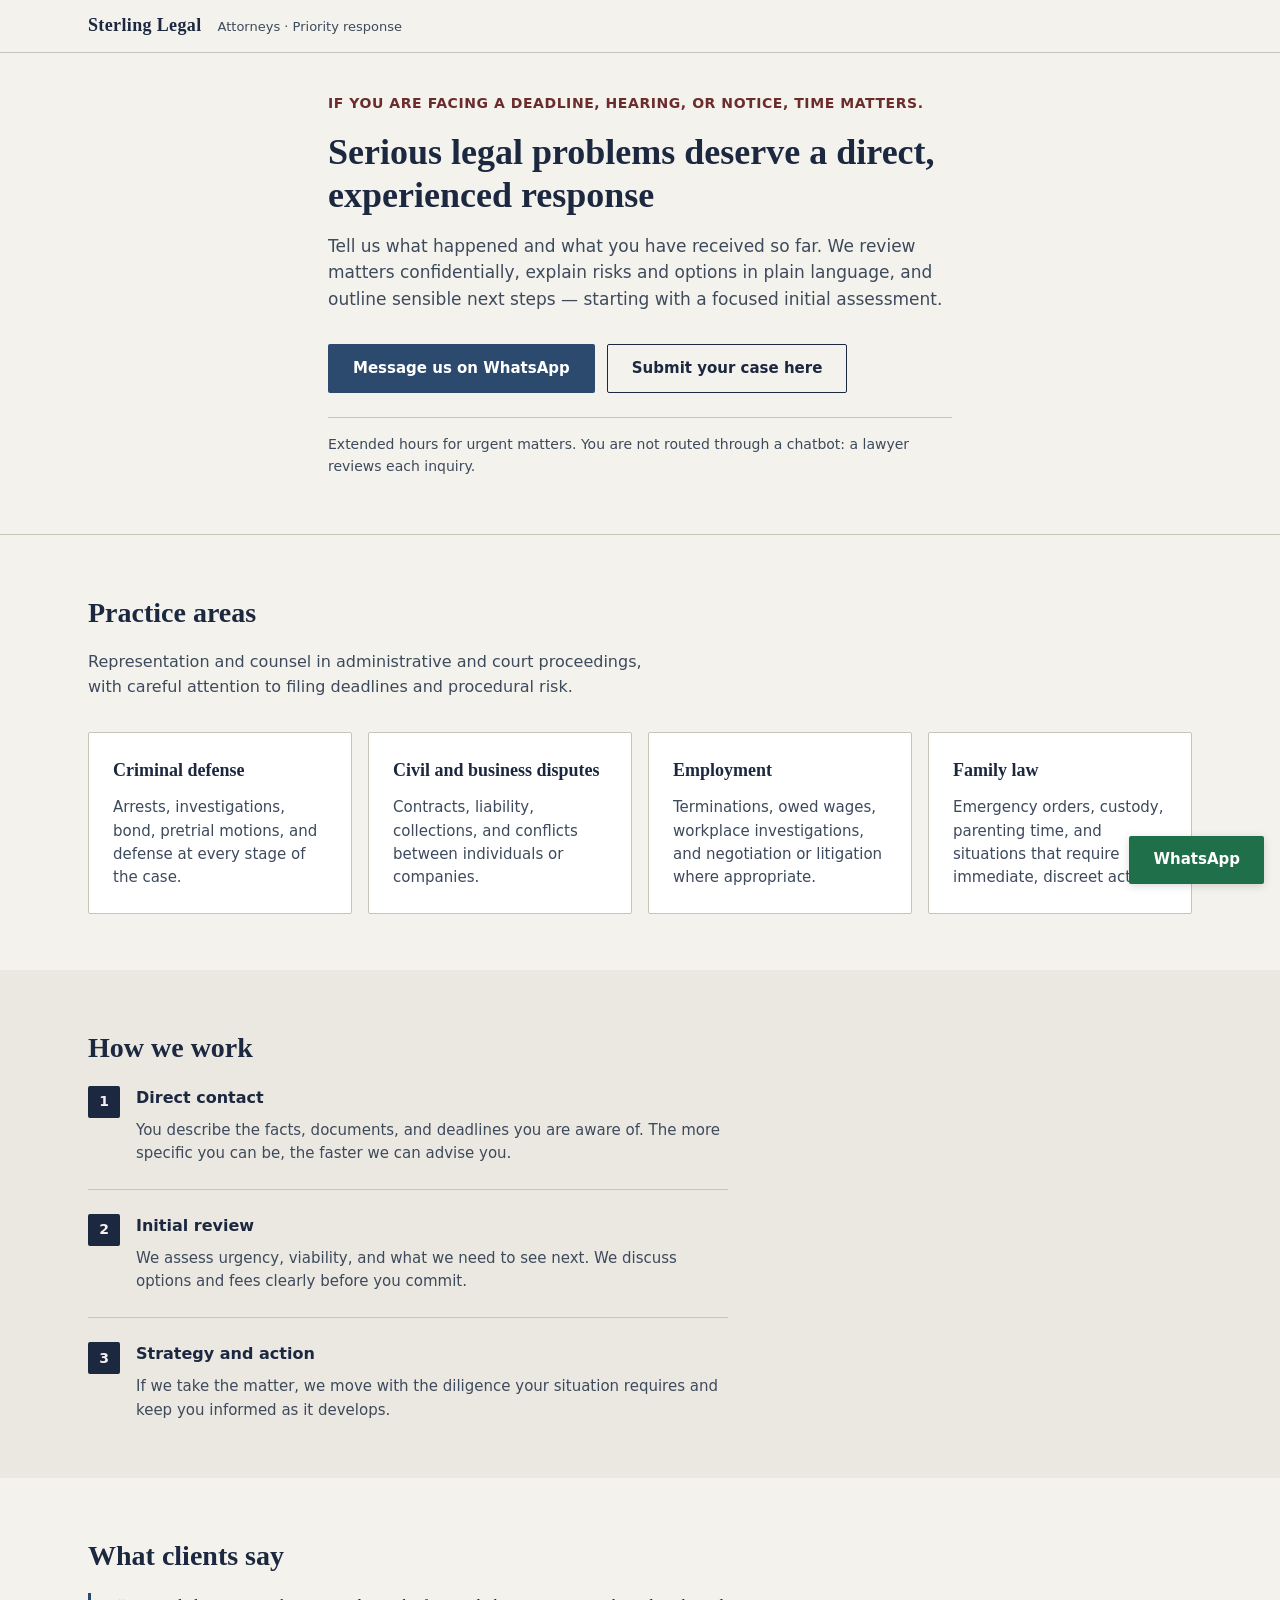
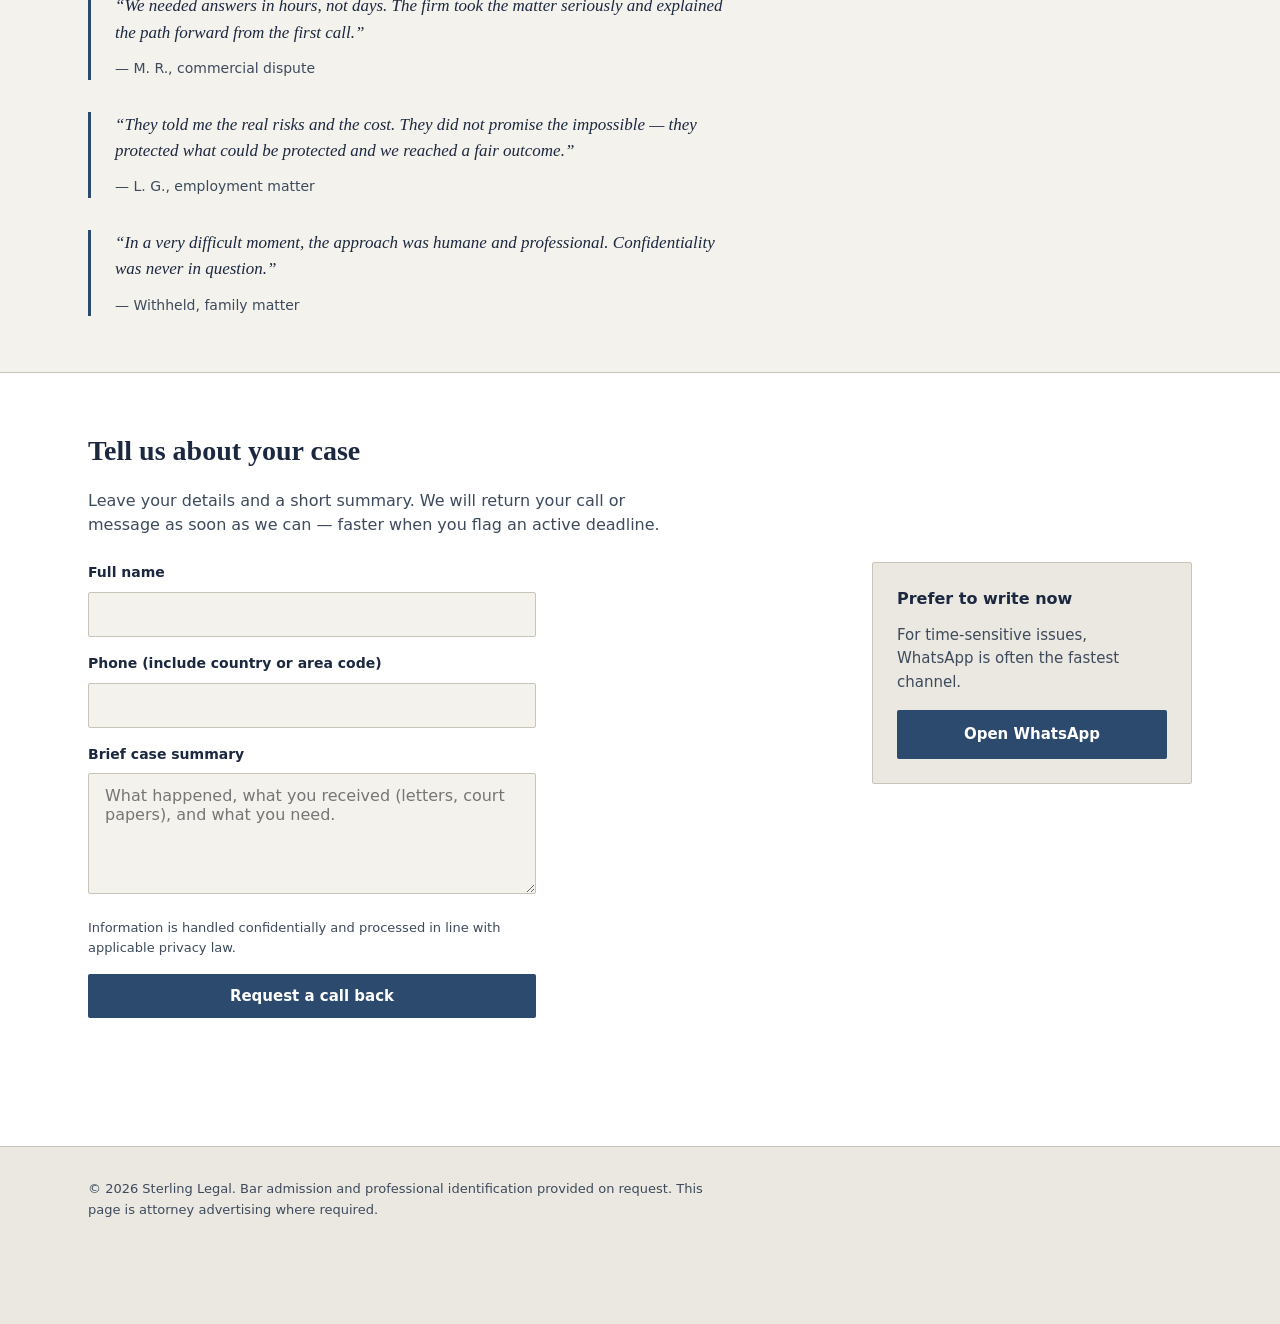
==== index.html @ 80d7243a "Initial commit: despacho demo with Docker and static app Made-with: Cursor" ====
<!DOCTYPE html>
<html lang="en">
  <head>
    <meta charset="utf-8" />
    <meta name="viewport" content="width=device-width, initial-scale=1" />
    <meta
      name="description"
      content="Urgent legal help from experienced attorneys. Confidential consultation via WhatsApp or secure form. Same-day response when possible."
    />
    <title>Sterling Legal — Urgent counsel, handled with discretion</title>
    <link rel="stylesheet" href="/styles.css" />
    <link rel="icon" href="data:image/svg+xml,%3Csvg xmlns='http://www.w3.org/2000/svg' viewBox='0 0 32 32'%3E%3Crect width='32' height='32' rx='4' fill='%231c2840'/%3E%3Cpath stroke='%23f4f2ec' stroke-width='2' fill='none' d='M10 22V10M16 10v12M22 10v12'/%3E%3C/svg%3E" />
  </head>
  <body>
    <a class="skip-link" href="#main-content">Skip to content</a>

    <header class="site-header">
      <div class="wrap site-header__inner">
        <p class="logo">Sterling Legal</p>
        <p class="site-header__tagline">Attorneys · Priority response</p>
      </div>
    </header>

    <main id="main-content">
      <section class="hero" aria-labelledby="hero-title">
        <div class="wrap hero__inner">
          <p class="hero__urgency" role="status">
            If you are facing a deadline, hearing, or notice, time matters.
          </p>
          <h1 id="hero-title" class="hero__title">
            Serious legal problems deserve a direct, experienced response
          </h1>
          <p class="hero__lead">
            Tell us what happened and what you have received so far. We review
            matters confidentially, explain risks and options in plain language,
            and outline sensible next steps — starting with a focused initial
            assessment.
          </p>
          <div class="hero__cta">
            <a
              class="btn btn--primary"
              href="https://wa.me/REPLACE_PHONE_E164"
              data-whatsapp
              rel="noopener noreferrer"
              target="_blank"
            >
              Message us on WhatsApp
            </a>
            <a class="btn btn--secondary" href="#contact">
              Submit your case here
            </a>
          </div>
          <p class="hero__note">
            Extended hours for urgent matters. You are not routed through a
            chatbot: a lawyer reviews each inquiry.
          </p>
        </div>
      </section>

      <section class="section" id="services" aria-labelledby="services-title">
        <div class="wrap">
          <h2 id="services-title" class="section__title">Practice areas</h2>
          <p class="section__intro">
            Representation and counsel in administrative and court proceedings,
            with careful attention to filing deadlines and procedural risk.
          </p>
          <ul class="cards">
            <li class="card">
              <h3 class="card__title">Criminal defense</h3>
              <p class="card__text">
                Arrests, investigations, bond, pretrial motions, and defense at
                every stage of the case.
              </p>
            </li>
            <li class="card">
              <h3 class="card__title">Civil and business disputes</h3>
              <p class="card__text">
                Contracts, liability, collections, and conflicts between
                individuals or companies.
              </p>
            </li>
            <li class="card">
              <h3 class="card__title">Employment</h3>
              <p class="card__text">
                Terminations, owed wages, workplace investigations, and
                negotiation or litigation where appropriate.
              </p>
            </li>
            <li class="card">
              <h3 class="card__title">Family law</h3>
              <p class="card__text">
                Emergency orders, custody, parenting time, and situations that
                require immediate, discreet action.
              </p>
            </li>
          </ul>
        </div>
      </section>

      <section class="section section--alt" id="process" aria-labelledby="process-title">
        <div class="wrap">
          <h2 id="process-title" class="section__title">How we work</h2>
          <ol class="steps">
            <li class="steps__item">
              <span class="steps__num" aria-hidden="true">1</span>
              <div>
                <h3 class="steps__heading">Direct contact</h3>
                <p>
                  You describe the facts, documents, and deadlines you are aware
                  of. The more specific you can be, the faster we can advise you.
                </p>
              </div>
            </li>
            <li class="steps__item">
              <span class="steps__num" aria-hidden="true">2</span>
              <div>
                <h3 class="steps__heading">Initial review</h3>
                <p>
                  We assess urgency, viability, and what we need to see next. We
                  discuss options and fees clearly before you commit.
                </p>
              </div>
            </li>
            <li class="steps__item">
              <span class="steps__num" aria-hidden="true">3</span>
              <div>
                <h3 class="steps__heading">Strategy and action</h3>
                <p>
                  If we take the matter, we move with the diligence your
                  situation requires and keep you informed as it develops.
                </p>
              </div>
            </li>
          </ol>
        </div>
      </section>

      <section class="section" id="testimonials" aria-labelledby="testimonials-title">
        <div class="wrap">
          <h2 id="testimonials-title" class="section__title">What clients say</h2>
          <blockquote class="quote">
            <p>
              “We needed answers in hours, not days. The firm took the matter
              seriously and explained the path forward from the first call.”
            </p>
            <footer>— M. R., commercial dispute</footer>
          </blockquote>
          <blockquote class="quote">
            <p>
              “They told me the real risks and the cost. They did not promise
              the impossible — they protected what could be protected and we
              reached a fair outcome.”
            </p>
            <footer>— L. G., employment matter</footer>
          </blockquote>
          <blockquote class="quote">
            <p>
              “In a very difficult moment, the approach was humane and
              professional. Confidentiality was never in question.”
            </p>
            <footer>— Withheld, family matter</footer>
          </blockquote>
        </div>
      </section>

      <section class="section section--cta" id="contact" aria-labelledby="contact-title">
        <div class="wrap">
          <h2 id="contact-title" class="section__title">Tell us about your case</h2>
          <p class="section__intro section__intro--tight">
            Leave your details and a short summary. We will return your call or
            message as soon as we can — faster when you flag an active deadline.
          </p>
          <div class="contact-grid">
            <form class="form" id="case-form" novalidate>
              <div class="form__field">
                <label for="full-name">Full name</label>
                <input
                  id="full-name"
                  name="full-name"
                  type="text"
                  autocomplete="name"
                  required
                  maxlength="120"
                />
              </div>
              <div class="form__field">
                <label for="phone">Phone (include country or area code)</label>
                <input
                  id="phone"
                  name="phone"
                  type="tel"
                  autocomplete="tel"
                  required
                  maxlength="40"
                />
              </div>
              <div class="form__field">
                <label for="case-summary">Brief case summary</label>
                <textarea
                  id="case-summary"
                  name="case-summary"
                  rows="5"
                  required
                  maxlength="4000"
                  placeholder="What happened, what you received (letters, court papers), and what you need."
                ></textarea>
              </div>
              <p class="form__privacy">
                Information is handled confidentially and processed in line with
                applicable privacy law.
              </p>
              <button type="submit" class="btn btn--primary btn--block">
                Request a call back
              </button>
              <p class="form__success" id="form-success" hidden role="status" tabindex="-1">
                Thank you — we have received your message and will contact you
                shortly. If this is an emergency, please also reach us on
                WhatsApp.
              </p>
            </form>
            <aside class="contact-aside" aria-label="Alternative contact">
              <p class="contact-aside__title">Prefer to write now</p>
              <p class="contact-aside__text">
                For time-sensitive issues, WhatsApp is often the fastest channel.
              </p>
              <a
                class="btn btn--primary btn--block"
                href="https://wa.me/REPLACE_PHONE_E164"
                data-whatsapp
                rel="noopener noreferrer"
                target="_blank"
              >
                Open WhatsApp
              </a>
            </aside>
          </div>
        </div>
      </section>
    </main>

    <footer class="site-footer">
      <div class="wrap site-footer__inner">
        <p class="site-footer__legal">
          © <span id="year"></span> Sterling Legal. Bar admission and
          professional identification provided on request. This page is
          attorney advertising where required.
        </p>
      </div>
    </footer>

    <a
      class="whatsapp-fab"
      href="https://wa.me/REPLACE_PHONE_E164"
      data-whatsapp
      rel="noopener noreferrer"
      target="_blank"
      aria-label="Contact us on WhatsApp"
    >
      <span class="whatsapp-fab__label">WhatsApp</span>
    </a>

    <script src="/config.js"></script>
    <script src="/app.js" defer></script>
  </body>
</html>
---- styles.css ----
/* Mobile-first, system fonts for fast first paint */
:root {
  --color-bg: #f4f2ec;
  --color-bg-alt: #ebe8e1;
  --color-surface: #ffffff;
  --color-ink: #1c2840;
  --color-ink-muted: #3d4a5c;
  --color-border: #c9c4b8;
  --color-accent: #2c4a6e;
  --color-accent-hover: #243d5c;
  --color-whatsapp: #1f6f4a;
  --color-whatsapp-hover: #185a3e;
  --space-xs: 0.5rem;
  --space-sm: 0.75rem;
  --space-md: 1rem;
  --space-lg: 1.5rem;
  --space-xl: 2rem;
  --space-2xl: 2.5rem;
  --space-3xl: 3.5rem;
  --font-serif: "Iowan Old Style", "Palatino Linotype", Palatino, Georgia, "Times New Roman", serif;
  --font-sans: ui-sans-serif, system-ui, -apple-system, "Segoe UI", Roboto, "Helvetica Neue", Arial, sans-serif;
  --max-width: 42rem;
  --header-h: 3.25rem;
  --fab-safe: 4.5rem;
}

*,
*::before,
*::after {
  box-sizing: border-box;
}

html {
  scroll-behavior: smooth;
}

@media (prefers-reduced-motion: reduce) {
  html {
    scroll-behavior: auto;
  }
}

body {
  margin: 0;
  font-family: var(--font-sans);
  font-size: 1rem;
  line-height: 1.55;
  color: var(--color-ink);
  background-color: var(--color-bg);
}

.skip-link {
  position: absolute;
  left: -9999px;
  top: 0;
  z-index: 100;
  padding: var(--space-sm) var(--space-md);
  background: var(--color-ink);
  color: var(--color-bg);
  text-decoration: none;
}

.skip-link:focus {
  left: var(--space-md);
  top: var(--space-md);
}

.wrap {
  width: 100%;
  max-width: 72rem;
  margin-inline: auto;
  padding-inline: var(--space-lg);
}

.site-header {
  position: sticky;
  top: 0;
  z-index: 40;
  background: rgba(244, 242, 236, 0.95);
  border-bottom: 1px solid var(--color-border);
  min-height: var(--header-h);
}

.site-header__inner {
  display: flex;
  flex-wrap: wrap;
  align-items: baseline;
  gap: var(--space-xs) var(--space-md);
  padding-block: var(--space-sm);
}

.logo {
  margin: 0;
  font-family: var(--font-serif);
  font-size: 1.125rem;
  font-weight: 600;
  letter-spacing: 0.02em;
  color: var(--color-ink);
}

.site-header__tagline {
  margin: 0;
  font-size: 0.8125rem;
  color: var(--color-ink-muted);
}

.hero {
  padding-block: var(--space-2xl) var(--space-3xl);
  border-bottom: 1px solid var(--color-border);
}

.hero__inner {
  max-width: var(--max-width);
}

.hero__urgency {
  margin: 0 0 var(--space-md);
  font-size: 0.875rem;
  font-weight: 600;
  color: #6b2c2c;
  text-transform: uppercase;
  letter-spacing: 0.04em;
}

.hero__title {
  margin: 0 0 var(--space-md);
  font-family: var(--font-serif);
  font-size: clamp(1.625rem, 5vw, 2.25rem);
  font-weight: 600;
  line-height: 1.2;
  color: var(--color-ink);
}

.hero__lead {
  margin: 0 0 var(--space-xl);
  font-size: 1.0625rem;
  color: var(--color-ink-muted);
}

.hero__cta {
  display: flex;
  flex-direction: column;
  gap: var(--space-sm);
  margin-bottom: var(--space-lg);
}

.hero__note {
  margin: 0;
  font-size: 0.875rem;
  color: var(--color-ink-muted);
  padding-top: var(--space-md);
  border-top: 1px solid var(--color-border);
}

.btn {
  display: inline-flex;
  align-items: center;
  justify-content: center;
  min-height: 2.75rem;
  padding: var(--space-sm) var(--space-lg);
  font-family: inherit;
  font-size: 0.9375rem;
  font-weight: 600;
  text-align: center;
  text-decoration: none;
  border: 1px solid transparent;
  border-radius: 2px;
  cursor: pointer;
  transition: background-color 0.15s ease, border-color 0.15s ease, color 0.15s ease;
}

.btn--primary {
  background-color: var(--color-accent);
  color: #fff;
}

.btn--primary:hover {
  background-color: var(--color-accent-hover);
}

.btn--secondary {
  background-color: transparent;
  color: var(--color-ink);
  border-color: var(--color-ink);
}

.btn--secondary:hover {
  background-color: rgba(28, 40, 64, 0.06);
}

.btn--block {
  width: 100%;
}

.section {
  padding-block: var(--space-3xl);
}

.section--alt {
  background-color: var(--color-bg-alt);
}

.section--cta {
  background-color: var(--color-surface);
  border-top: 1px solid var(--color-border);
  padding-bottom: calc(var(--space-3xl) + var(--fab-safe));
}

.section__title {
  margin: 0 0 var(--space-md);
  font-family: var(--font-serif);
  font-size: clamp(1.375rem, 4vw, 1.75rem);
  font-weight: 600;
  color: var(--color-ink);
}

.section__intro {
  margin: 0 0 var(--space-xl);
  max-width: 36rem;
  color: var(--color-ink-muted);
}

.section__intro--tight {
  margin-bottom: var(--space-lg);
}

.cards {
  list-style: none;
  margin: 0;
  padding: 0;
  display: grid;
  gap: var(--space-md);
}

.card {
  background: var(--color-surface);
  border: 1px solid var(--color-border);
  border-radius: 2px;
  padding: var(--space-lg);
}

.card__title {
  margin: 0 0 var(--space-sm);
  font-family: var(--font-serif);
  font-size: 1.125rem;
  font-weight: 600;
}

.card__text {
  margin: 0;
  font-size: 0.9375rem;
  color: var(--color-ink-muted);
}

.steps {
  margin: 0;
  padding: 0;
  list-style: none;
  max-width: 40rem;
}

.steps__item {
  display: grid;
  grid-template-columns: auto 1fr;
  gap: var(--space-md);
  padding-block: var(--space-lg);
  border-bottom: 1px solid var(--color-border);
}

.steps__item:first-child {
  padding-top: 0;
}

.steps__item:last-child {
  border-bottom: 0;
  padding-bottom: 0;
}

.steps__num {
  display: flex;
  align-items: center;
  justify-content: center;
  width: 2rem;
  height: 2rem;
  font-size: 0.875rem;
  font-weight: 700;
  color: var(--color-bg);
  background: var(--color-ink);
  border-radius: 2px;
}

.steps__heading {
  margin: 0 0 var(--space-xs);
  font-size: 1rem;
  font-weight: 600;
}

.steps__item p {
  margin: 0;
  font-size: 0.9375rem;
  color: var(--color-ink-muted);
}

.quote {
  margin: 0 0 var(--space-xl);
  padding: 0;
  padding-left: var(--space-lg);
  border-left: 3px solid var(--color-accent);
  max-width: 40rem;
}

.quote:last-of-type {
  margin-bottom: 0;
}

.quote p {
  margin: 0 0 var(--space-sm);
  font-family: var(--font-serif);
  font-size: 1.0625rem;
  font-style: italic;
  color: var(--color-ink);
}

.quote footer {
  font-size: 0.875rem;
  color: var(--color-ink-muted);
  font-style: normal;
}

.contact-grid {
  display: grid;
  gap: var(--space-xl);
  align-items: start;
}

.form {
  max-width: 28rem;
}

.form__field {
  margin-bottom: var(--space-md);
}

.form__field label {
  display: block;
  margin-bottom: var(--space-xs);
  font-size: 0.875rem;
  font-weight: 600;
  color: var(--color-ink);
}

.form__field input,
.form__field textarea {
  width: 100%;
  padding: var(--space-sm) var(--space-md);
  font-family: inherit;
  font-size: 1rem;
  border: 1px solid var(--color-border);
  border-radius: 2px;
  background: var(--color-bg);
  color: var(--color-ink);
}

.form__field input:focus,
.form__field textarea:focus {
  outline: 2px solid var(--color-accent);
  outline-offset: 1px;
}

.form__privacy {
  margin: 0 0 var(--space-md);
  font-size: 0.8125rem;
  color: var(--color-ink-muted);
}

.form__success {
  margin-top: var(--space-md);
  padding: var(--space-md);
  font-size: 0.9375rem;
  background: #e8f0e8;
  border: 1px solid #a3c4a3;
  border-radius: 2px;
  color: #1e3d1e;
}

.contact-aside {
  padding: var(--space-lg);
  background: var(--color-bg-alt);
  border: 1px solid var(--color-border);
  border-radius: 2px;
  max-width: 20rem;
}

.contact-aside__title {
  margin: 0 0 var(--space-sm);
  font-size: 1rem;
  font-weight: 600;
}

.contact-aside__text {
  margin: 0 0 var(--space-md);
  font-size: 0.9375rem;
  color: var(--color-ink-muted);
}

.site-footer {
  padding-block: var(--space-xl);
  padding-bottom: calc(var(--space-xl) + var(--fab-safe));
  border-top: 1px solid var(--color-border);
  background: var(--color-bg-alt);
}

.site-footer__legal {
  margin: 0;
  font-size: 0.8125rem;
  color: var(--color-ink-muted);
  max-width: 40rem;
}

.whatsapp-fab {
  position: fixed;
  right: var(--space-md);
  bottom: var(--space-md);
  z-index: 50;
  display: flex;
  align-items: center;
  justify-content: center;
  min-height: 3rem;
  padding-inline: var(--space-lg);
  background: var(--color-whatsapp);
  color: #fff;
  font-weight: 600;
  font-size: 0.9375rem;
  text-decoration: none;
  border-radius: 2px;
  box-shadow: 0 2px 8px rgba(0, 0, 0, 0.15);
}

.whatsapp-fab:hover {
  background: var(--color-whatsapp-hover);
  color: #fff;
}

.whatsapp-fab__label {
  white-space: nowrap;
}

@media (min-width: 40rem) {
  .hero__cta {
    flex-direction: row;
    flex-wrap: wrap;
  }

  .cards {
    grid-template-columns: repeat(2, 1fr);
  }

  .contact-grid {
    grid-template-columns: 1fr auto;
    gap: var(--space-2xl);
  }
}

@media (min-width: 56rem) {
  .cards {
    grid-template-columns: repeat(4, 1fr);
  }
}
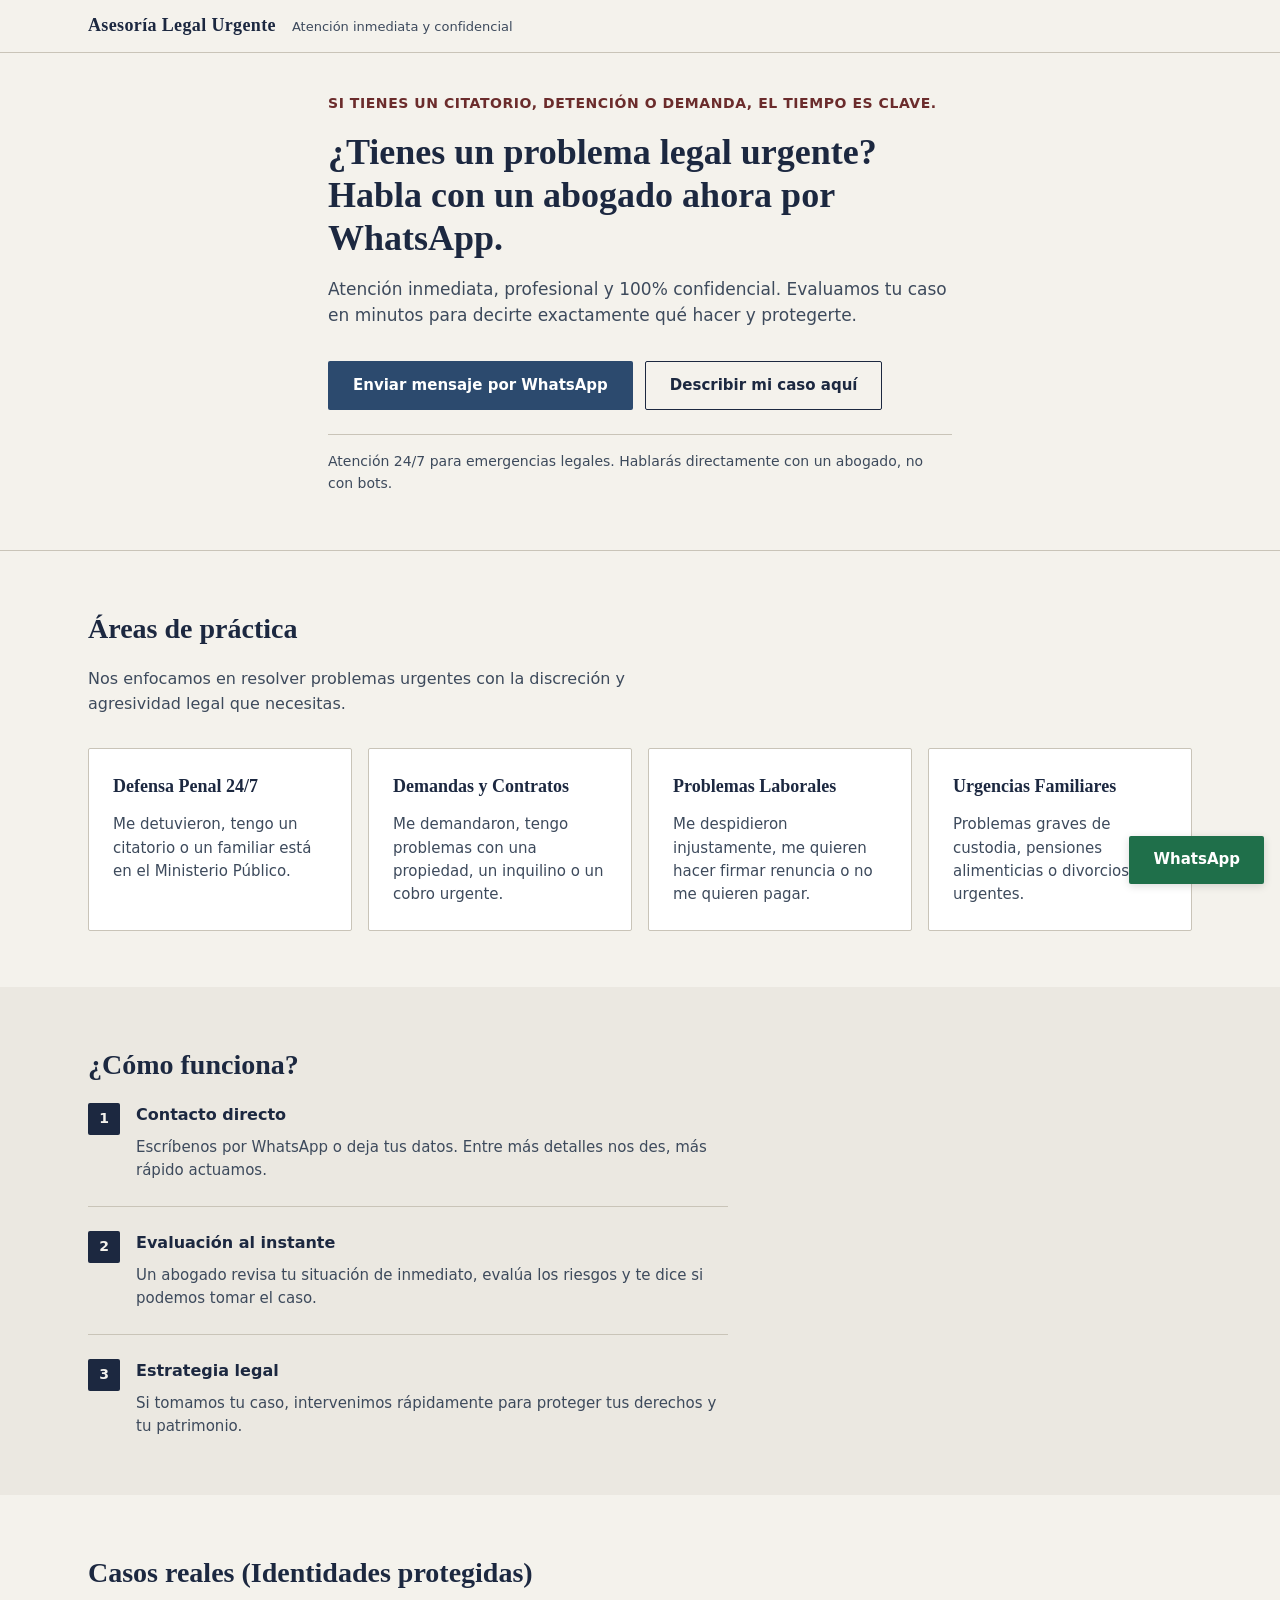
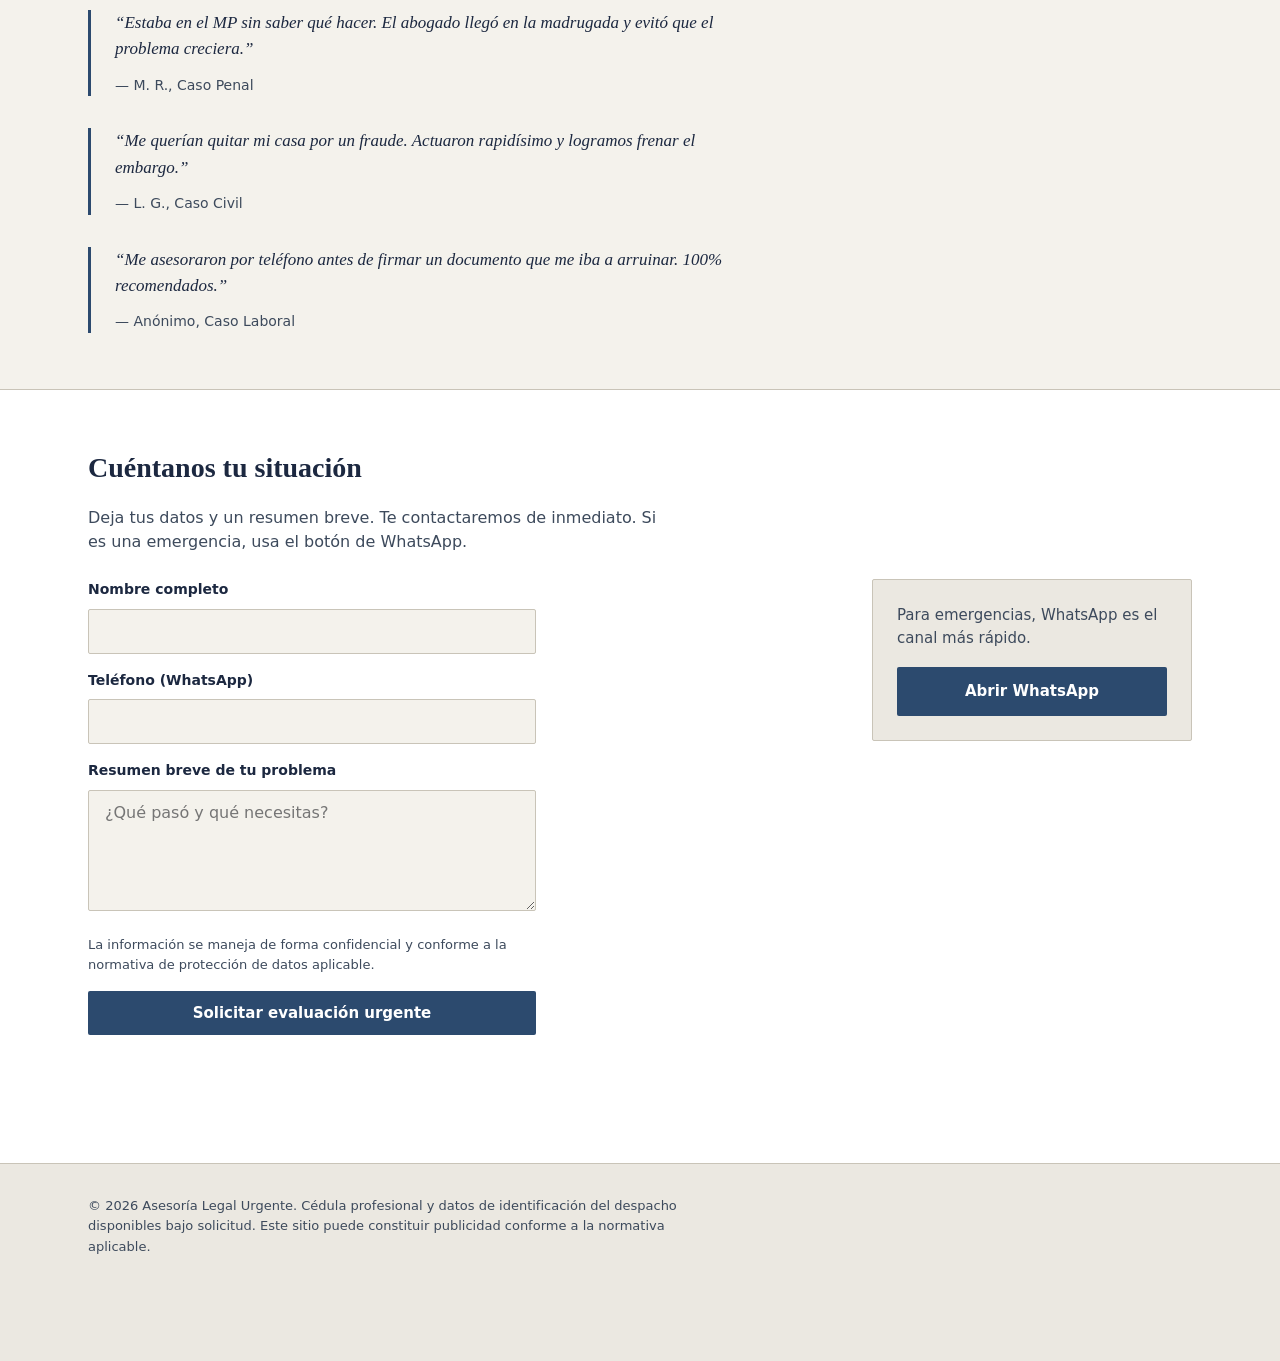
==== commit 3d397672: "Static Vercel landing: MX copy, WhatsApp form redirect, remove Docker Made-with: Cursor" ====
--- a/index.html
+++ b/index.html
@@ -1,23 +1,23 @@
 <!DOCTYPE html>
-<html lang="en">
+<html lang="es-MX">
   <head>
     <meta charset="utf-8" />
     <meta name="viewport" content="width=device-width, initial-scale=1" />
     <meta
       name="description"
-      content="Urgent legal help from experienced attorneys. Confidential consultation via WhatsApp or secure form. Same-day response when possible."
+      content="Ayuda legal urgente. Atención confidencial por WhatsApp. Evaluamos tu caso en minutos."
     />
-    <title>Sterling Legal — Urgent counsel, handled with discretion</title>
+    <title>Asesoría Legal Urgente — Atención confidencial e inmediata</title>
     <link rel="stylesheet" href="/styles.css" />
     <link rel="icon" href="data:image/svg+xml,%3Csvg xmlns='http://www.w3.org/2000/svg' viewBox='0 0 32 32'%3E%3Crect width='32' height='32' rx='4' fill='%231c2840'/%3E%3Cpath stroke='%23f4f2ec' stroke-width='2' fill='none' d='M10 22V10M16 10v12M22 10v12'/%3E%3C/svg%3E" />
   </head>
   <body>
-    <a class="skip-link" href="#main-content">Skip to content</a>
+    <a class="skip-link" href="#main-content">Saltar al contenido</a>
 
     <header class="site-header">
       <div class="wrap site-header__inner">
-        <p class="logo">Sterling Legal</p>
-        <p class="site-header__tagline">Attorneys · Priority response</p>
+        <p class="logo">Asesoría Legal Urgente</p>
+        <p class="site-header__tagline">Atención inmediata y confidencial</p>
       </div>
     </header>
 
@@ -25,16 +25,13 @@
       <section class="hero" aria-labelledby="hero-title">
         <div class="wrap hero__inner">
           <p class="hero__urgency" role="status">
-            If you are facing a deadline, hearing, or notice, time matters.
+            Si tienes un citatorio, detención o demanda, el tiempo es clave.
           </p>
           <h1 id="hero-title" class="hero__title">
-            Serious legal problems deserve a direct, experienced response
+            ¿Tienes un problema legal urgente? Habla con un abogado ahora por WhatsApp.
           </h1>
           <p class="hero__lead">
-            Tell us what happened and what you have received so far. We review
-            matters confidentially, explain risks and options in plain language,
-            and outline sensible next steps — starting with a focused initial
-            assessment.
+            Atención inmediata, profesional y 100% confidencial. Evaluamos tu caso en minutos para decirte exactamente qué hacer y protegerte.
           </p>
           <div class="hero__cta">
             <a
@@ -44,53 +41,47 @@
               rel="noopener noreferrer"
               target="_blank"
             >
-              Message us on WhatsApp
+              Enviar mensaje por WhatsApp
             </a>
             <a class="btn btn--secondary" href="#contact">
-              Submit your case here
+              Describir mi caso aquí
             </a>
           </div>
           <p class="hero__note">
-            Extended hours for urgent matters. You are not routed through a
-            chatbot: a lawyer reviews each inquiry.
+            Atención 24/7 para emergencias legales. Hablarás directamente con un abogado, no con bots.
           </p>
         </div>
       </section>
 
       <section class="section" id="services" aria-labelledby="services-title">
         <div class="wrap">
-          <h2 id="services-title" class="section__title">Practice areas</h2>
+          <h2 id="services-title" class="section__title">Áreas de práctica</h2>
           <p class="section__intro">
-            Representation and counsel in administrative and court proceedings,
-            with careful attention to filing deadlines and procedural risk.
+            Nos enfocamos en resolver problemas urgentes con la discreción y agresividad legal que necesitas.
           </p>
           <ul class="cards">
             <li class="card">
-              <h3 class="card__title">Criminal defense</h3>
-              <p class="card__text">
-                Arrests, investigations, bond, pretrial motions, and defense at
-                every stage of the case.
-              </p>
-            </li>
-            <li class="card">
-              <h3 class="card__title">Civil and business disputes</h3>
-              <p class="card__text">
-                Contracts, liability, collections, and conflicts between
-                individuals or companies.
-              </p>
-            </li>
-            <li class="card">
-              <h3 class="card__title">Employment</h3>
-              <p class="card__text">
-                Terminations, owed wages, workplace investigations, and
-                negotiation or litigation where appropriate.
-              </p>
-            </li>
-            <li class="card">
-              <h3 class="card__title">Family law</h3>
-              <p class="card__text">
-                Emergency orders, custody, parenting time, and situations that
-                require immediate, discreet action.
+              <h3 class="card__title">Defensa Penal 24/7</h3>
+              <p class="card__text">
+                Me detuvieron, tengo un citatorio o un familiar está en el Ministerio Público.
+              </p>
+            </li>
+            <li class="card">
+              <h3 class="card__title">Demandas y Contratos</h3>
+              <p class="card__text">
+                Me demandaron, tengo problemas con una propiedad, un inquilino o un cobro urgente.
+              </p>
+            </li>
+            <li class="card">
+              <h3 class="card__title">Problemas Laborales</h3>
+              <p class="card__text">
+                Me despidieron injustamente, me quieren hacer firmar renuncia o no me quieren pagar.
+              </p>
+            </li>
+            <li class="card">
+              <h3 class="card__title">Urgencias Familiares</h3>
+              <p class="card__text">
+                Problemas graves de custodia, pensiones alimenticias o divorcios urgentes.
               </p>
             </li>
           </ul>
@@ -99,35 +90,32 @@
 
       <section class="section section--alt" id="process" aria-labelledby="process-title">
         <div class="wrap">
-          <h2 id="process-title" class="section__title">How we work</h2>
+          <h2 id="process-title" class="section__title">¿Cómo funciona?</h2>
           <ol class="steps">
             <li class="steps__item">
               <span class="steps__num" aria-hidden="true">1</span>
               <div>
-                <h3 class="steps__heading">Direct contact</h3>
+                <h3 class="steps__heading">Contacto directo</h3>
                 <p>
-                  You describe the facts, documents, and deadlines you are aware
-                  of. The more specific you can be, the faster we can advise you.
+                  Escríbenos por WhatsApp o deja tus datos. Entre más detalles nos des, más rápido actuamos.
                 </p>
               </div>
             </li>
             <li class="steps__item">
               <span class="steps__num" aria-hidden="true">2</span>
               <div>
-                <h3 class="steps__heading">Initial review</h3>
+                <h3 class="steps__heading">Evaluación al instante</h3>
                 <p>
-                  We assess urgency, viability, and what we need to see next. We
-                  discuss options and fees clearly before you commit.
+                  Un abogado revisa tu situación de inmediato, evalúa los riesgos y te dice si podemos tomar el caso.
                 </p>
               </div>
             </li>
             <li class="steps__item">
               <span class="steps__num" aria-hidden="true">3</span>
               <div>
-                <h3 class="steps__heading">Strategy and action</h3>
+                <h3 class="steps__heading">Estrategia legal</h3>
                 <p>
-                  If we take the matter, we move with the diligence your
-                  situation requires and keep you informed as it develops.
+                  Si tomamos tu caso, intervenimos rápidamente para proteger tus derechos y tu patrimonio.
                 </p>
               </div>
             </li>
@@ -137,43 +125,38 @@
 
       <section class="section" id="testimonials" aria-labelledby="testimonials-title">
         <div class="wrap">
-          <h2 id="testimonials-title" class="section__title">What clients say</h2>
+          <h2 id="testimonials-title" class="section__title">Casos reales (Identidades protegidas)</h2>
           <blockquote class="quote">
             <p>
-              “We needed answers in hours, not days. The firm took the matter
-              seriously and explained the path forward from the first call.”
+              “Estaba en el MP sin saber qué hacer. El abogado llegó en la madrugada y evitó que el problema creciera.”
             </p>
-            <footer>— M. R., commercial dispute</footer>
+            <footer>— M. R., Caso Penal</footer>
           </blockquote>
           <blockquote class="quote">
             <p>
-              “They told me the real risks and the cost. They did not promise
-              the impossible — they protected what could be protected and we
-              reached a fair outcome.”
+              “Me querían quitar mi casa por un fraude. Actuaron rapidísimo y logramos frenar el embargo.”
             </p>
-            <footer>— L. G., employment matter</footer>
+            <footer>— L. G., Caso Civil</footer>
           </blockquote>
           <blockquote class="quote">
             <p>
-              “In a very difficult moment, the approach was humane and
-              professional. Confidentiality was never in question.”
+              “Me asesoraron por teléfono antes de firmar un documento que me iba a arruinar. 100% recomendados.”
             </p>
-            <footer>— Withheld, family matter</footer>
+            <footer>— Anónimo, Caso Laboral</footer>
           </blockquote>
         </div>
       </section>
 
       <section class="section section--cta" id="contact" aria-labelledby="contact-title">
         <div class="wrap">
-          <h2 id="contact-title" class="section__title">Tell us about your case</h2>
+          <h2 id="contact-title" class="section__title">Cuéntanos tu situación</h2>
           <p class="section__intro section__intro--tight">
-            Leave your details and a short summary. We will return your call or
-            message as soon as we can — faster when you flag an active deadline.
+            Deja tus datos y un resumen breve. Te contactaremos de inmediato. Si es una emergencia, usa el botón de WhatsApp.
           </p>
           <div class="contact-grid">
             <form class="form" id="case-form" novalidate>
               <div class="form__field">
-                <label for="full-name">Full name</label>
+                <label for="full-name">Nombre completo</label>
                 <input
                   id="full-name"
                   name="full-name"
@@ -184,7 +167,7 @@
                 />
               </div>
               <div class="form__field">
-                <label for="phone">Phone (include country or area code)</label>
+                <label for="phone">Teléfono (WhatsApp)</label>
                 <input
                   id="phone"
                   name="phone"
@@ -195,33 +178,29 @@
                 />
               </div>
               <div class="form__field">
-                <label for="case-summary">Brief case summary</label>
+                <label for="case-summary">Resumen breve de tu problema</label>
                 <textarea
                   id="case-summary"
                   name="case-summary"
                   rows="5"
                   required
                   maxlength="4000"
-                  placeholder="What happened, what you received (letters, court papers), and what you need."
+                  placeholder="¿Qué pasó y qué necesitas?"
                 ></textarea>
               </div>
               <p class="form__privacy">
-                Information is handled confidentially and processed in line with
-                applicable privacy law.
+                La información se maneja de forma confidencial y conforme a la normativa de protección de datos aplicable.
               </p>
               <button type="submit" class="btn btn--primary btn--block">
-                Request a call back
+                Solicitar evaluación urgente
               </button>
               <p class="form__success" id="form-success" hidden role="status" tabindex="-1">
-                Thank you — we have received your message and will contact you
-                shortly. If this is an emergency, please also reach us on
-                WhatsApp.
+                Gracias — recibimos tu mensaje y te contactaremos de inmediato. Si es una emergencia, escríbenos también por WhatsApp.
               </p>
             </form>
-            <aside class="contact-aside" aria-label="Alternative contact">
-              <p class="contact-aside__title">Prefer to write now</p>
+            <aside class="contact-aside" aria-label="Contacto alternativo">
               <p class="contact-aside__text">
-                For time-sensitive issues, WhatsApp is often the fastest channel.
+                Para emergencias, WhatsApp es el canal más rápido.
               </p>
               <a
                 class="btn btn--primary btn--block"
@@ -230,7 +209,7 @@
                 rel="noopener noreferrer"
                 target="_blank"
               >
-                Open WhatsApp
+                Abrir WhatsApp
               </a>
             </aside>
           </div>
@@ -241,9 +220,7 @@
     <footer class="site-footer">
       <div class="wrap site-footer__inner">
         <p class="site-footer__legal">
-          © <span id="year"></span> Sterling Legal. Bar admission and
-          professional identification provided on request. This page is
-          attorney advertising where required.
+          © <span id="year"></span> Asesoría Legal Urgente. Cédula profesional y datos de identificación del despacho disponibles bajo solicitud. Este sitio puede constituir publicidad conforme a la normativa aplicable.
         </p>
       </div>
     </footer>
@@ -254,7 +231,7 @@
       data-whatsapp
       rel="noopener noreferrer"
       target="_blank"
-      aria-label="Contact us on WhatsApp"
+      aria-label="Contactar por WhatsApp"
     >
       <span class="whatsapp-fab__label">WhatsApp</span>
     </a>
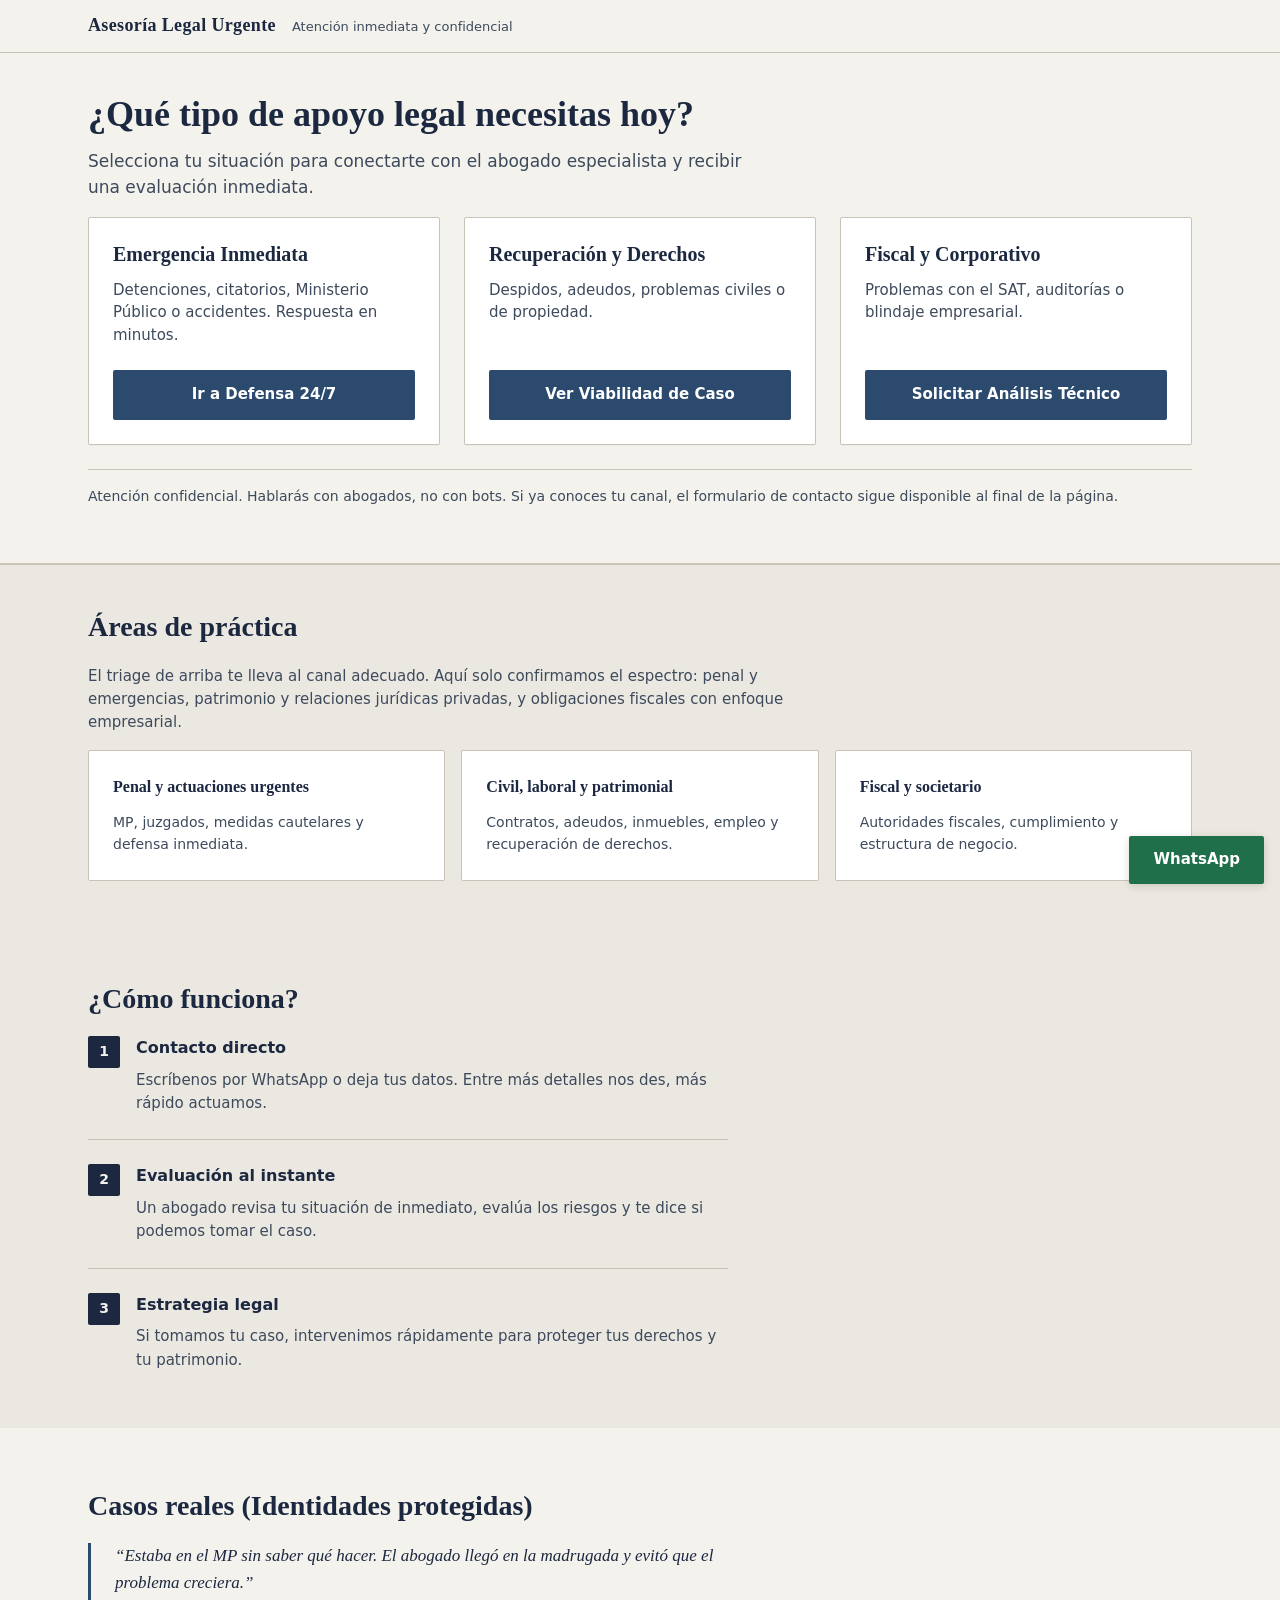
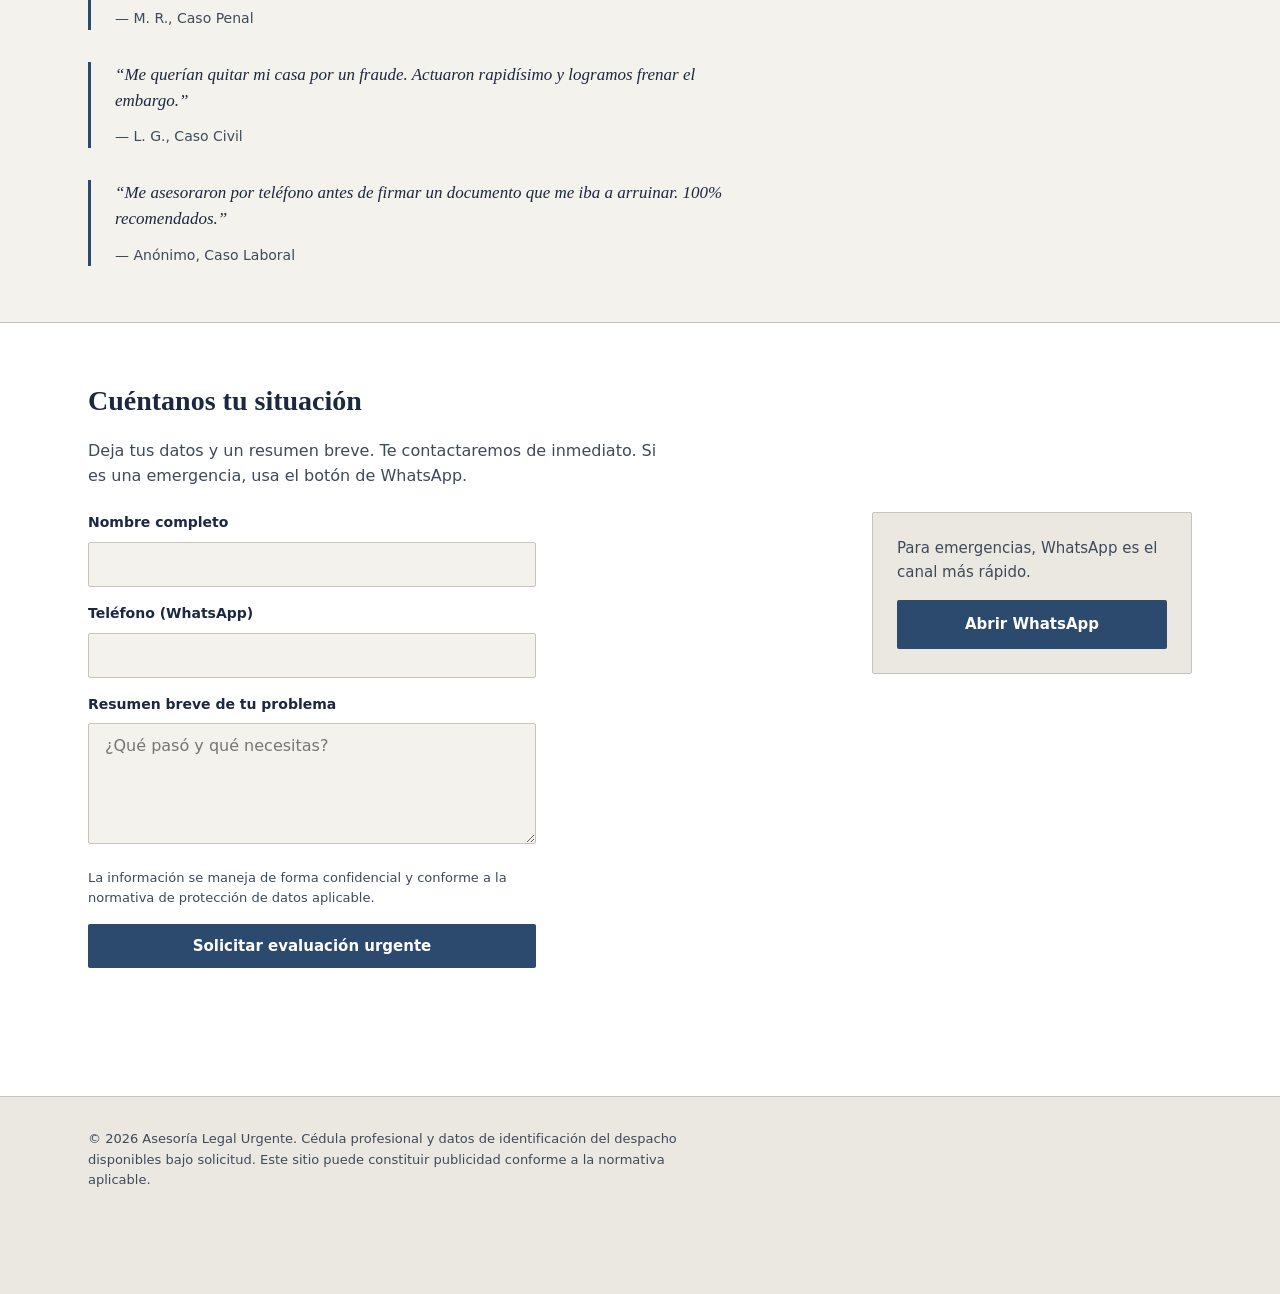
==== commit 8e079e4a: "feat(home): add legal triage gateway with three entry paths Replace hero CTAs with three selection c" ====
--- a/index.html
+++ b/index.html
@@ -5,9 +5,9 @@
     <meta name="viewport" content="width=device-width, initial-scale=1" />
     <meta
       name="description"
-      content="Ayuda legal urgente. Atención confidencial por WhatsApp. Evaluamos tu caso en minutos."
+      content="Elige tu situación: emergencias penales, recuperación civil o laboral, o fiscal corporativo. Evaluación inmediata con el especialista adecuado."
     />
-    <title>Asesoría Legal Urgente — Atención confidencial e inmediata</title>
+    <title>Asesoría Legal Urgente — Portal de triage legal</title>
     <link rel="stylesheet" href="/styles.css" />
     <link rel="icon" href="data:image/svg+xml,%3Csvg xmlns='http://www.w3.org/2000/svg' viewBox='0 0 32 32'%3E%3Crect width='32' height='32' rx='4' fill='%231c2840'/%3E%3Cpath stroke='%23f4f2ec' stroke-width='2' fill='none' d='M10 22V10M16 10v12M22 10v12'/%3E%3C/svg%3E" />
   </head>
@@ -23,66 +23,68 @@
 
     <main id="main-content">
       <section class="hero" aria-labelledby="hero-title">
-        <div class="wrap hero__inner">
-          <p class="hero__urgency" role="status">
-            Si tienes un citatorio, detención o demanda, el tiempo es clave.
-          </p>
-          <h1 id="hero-title" class="hero__title">
-            ¿Tienes un problema legal urgente? Habla con un abogado ahora por WhatsApp.
-          </h1>
-          <p class="hero__lead">
-            Atención inmediata, profesional y 100% confidencial. Evaluamos tu caso en minutos para decirte exactamente qué hacer y protegerte.
-          </p>
-          <div class="hero__cta">
-            <a
-              class="btn btn--primary"
-              href="https://wa.me/REPLACE_PHONE_E164"
-              data-whatsapp
-              rel="noopener noreferrer"
-              target="_blank"
-            >
-              Enviar mensaje por WhatsApp
-            </a>
-            <a class="btn btn--secondary" href="#contact">
-              Describir mi caso aquí
-            </a>
+        <div class="wrap">
+          <div class="hero__intro">
+            <h1 id="hero-title" class="hero__title">
+              ¿Qué tipo de apoyo legal necesitas hoy?
+            </h1>
+            <p class="hero__lead">
+              Selecciona tu situación para conectarte con el abogado especialista y recibir una evaluación inmediata.
+            </p>
+          </div>
+          <div class="triage-gates" role="navigation" aria-label="Tipo de apoyo legal">
+            <article class="triage-gate">
+              <h2 class="triage-gate__title">Emergencia Inmediata</h2>
+              <p class="triage-gate__text">
+                Detenciones, citatorios, Ministerio Público o accidentes. Respuesta en minutos.
+              </p>
+              <a class="btn btn--primary btn--block triage-gate__action" href="/urgente.html">
+                Ir a Defensa 24/7
+              </a>
+            </article>
+            <article class="triage-gate">
+              <h2 class="triage-gate__title">Recuperación y Derechos</h2>
+              <p class="triage-gate__text">
+                Despidos, adeudos, problemas civiles o de propiedad.
+              </p>
+              <a class="btn btn--primary btn--block triage-gate__action" href="/recuperacion.html">
+                Ver Viabilidad de Caso
+              </a>
+            </article>
+            <article class="triage-gate">
+              <h2 class="triage-gate__title">Fiscal y Corporativo</h2>
+              <p class="triage-gate__text">
+                Problemas con el SAT, auditorías o blindaje empresarial.
+              </p>
+              <a class="btn btn--primary btn--block triage-gate__action" href="/estrategico.html">
+                Solicitar Análisis Técnico
+              </a>
+            </article>
           </div>
           <p class="hero__note">
-            Atención 24/7 para emergencias legales. Hablarás directamente con un abogado, no con bots.
+            Atención confidencial. Hablarás con abogados, no con bots. Si ya conoces tu canal, el formulario de contacto sigue disponible al final de la página.
           </p>
         </div>
       </section>
 
-      <section class="section" id="services" aria-labelledby="services-title">
+      <section class="section section--spectrum" id="services" aria-labelledby="services-title">
         <div class="wrap">
           <h2 id="services-title" class="section__title">Áreas de práctica</h2>
-          <p class="section__intro">
-            Nos enfocamos en resolver problemas urgentes con la discreción y agresividad legal que necesitas.
+          <p class="section__intro section__intro--spectrum">
+            El triage de arriba te lleva al canal adecuado. Aquí solo confirmamos el espectro: penal y emergencias, patrimonio y relaciones jurídicas privadas, y obligaciones fiscales con enfoque empresarial.
           </p>
-          <ul class="cards">
-            <li class="card">
-              <h3 class="card__title">Defensa Penal 24/7</h3>
-              <p class="card__text">
-                Me detuvieron, tengo un citatorio o un familiar está en el Ministerio Público.
-              </p>
-            </li>
-            <li class="card">
-              <h3 class="card__title">Demandas y Contratos</h3>
-              <p class="card__text">
-                Me demandaron, tengo problemas con una propiedad, un inquilino o un cobro urgente.
-              </p>
-            </li>
-            <li class="card">
-              <h3 class="card__title">Problemas Laborales</h3>
-              <p class="card__text">
-                Me despidieron injustamente, me quieren hacer firmar renuncia o no me quieren pagar.
-              </p>
-            </li>
-            <li class="card">
-              <h3 class="card__title">Urgencias Familiares</h3>
-              <p class="card__text">
-                Problemas graves de custodia, pensiones alimenticias o divorcios urgentes.
-              </p>
+          <ul class="cards cards--spectrum">
+            <li class="card card--spectrum">
+              <h3 class="card__title">Penal y actuaciones urgentes</h3>
+              <p class="card__text">MP, juzgados, medidas cautelares y defensa inmediata.</p>
+            </li>
+            <li class="card card--spectrum">
+              <h3 class="card__title">Civil, laboral y patrimonial</h3>
+              <p class="card__text">Contratos, adeudos, inmuebles, empleo y recuperación de derechos.</p>
+            </li>
+            <li class="card card--spectrum">
+              <h3 class="card__title">Fiscal y societario</h3>
+              <p class="card__text">Autoridades fiscales, cumplimiento y estructura de negocio.</p>
             </li>
           </ul>
         </div>
--- a/styles.css
+++ b/styles.css
@@ -105,12 +105,23 @@
 }
 
 .hero {
-  padding-block: var(--space-2xl) var(--space-3xl);
+  padding-block: var(--space-xl) var(--space-2xl);
   border-bottom: 1px solid var(--color-border);
+}
+
+@media (min-width: 48rem) {
+  .hero {
+    padding-block: var(--space-2xl) var(--space-3xl);
+  }
 }
 
 .hero__inner {
   max-width: var(--max-width);
+}
+
+.hero__intro {
+  max-width: var(--max-width);
+  margin-bottom: var(--space-md);
 }
 
 .hero__urgency {
@@ -123,18 +134,67 @@
 }
 
 .hero__title {
-  margin: 0 0 var(--space-md);
+  margin: 0 0 var(--space-sm);
   font-family: var(--font-serif);
-  font-size: clamp(1.625rem, 5vw, 2.25rem);
+  font-size: clamp(1.5rem, 4.5vw, 2.25rem);
   font-weight: 600;
   line-height: 1.2;
   color: var(--color-ink);
+}
+
+.hero__intro .hero__lead {
+  margin-bottom: var(--space-md);
 }
 
 .hero__lead {
   margin: 0 0 var(--space-xl);
   font-size: 1.0625rem;
   color: var(--color-ink-muted);
+}
+
+.triage-gates {
+  display: grid;
+  grid-template-columns: 1fr;
+  gap: var(--space-md);
+  margin-bottom: var(--space-lg);
+}
+
+.triage-gate {
+  display: flex;
+  flex-direction: column;
+  background: var(--color-surface);
+  border: 1px solid var(--color-border);
+  border-radius: 2px;
+  padding: var(--space-lg);
+  box-shadow: 0 1px 0 rgba(28, 40, 64, 0.04);
+}
+
+.triage-gate__title {
+  margin: 0 0 var(--space-sm);
+  font-family: var(--font-serif);
+  font-size: 1.1875rem;
+  font-weight: 600;
+  line-height: 1.25;
+  color: var(--color-ink);
+}
+
+@media (min-width: 36rem) {
+  .triage-gate__title {
+    font-size: 1.25rem;
+  }
+}
+
+.triage-gate__text {
+  margin: 0 0 var(--space-lg);
+  flex: 1 1 auto;
+  font-size: 0.9375rem;
+  color: var(--color-ink-muted);
+  line-height: 1.5;
+}
+
+.triage-gate__action {
+  margin-top: auto;
+  min-height: 3rem;
 }
 
 .hero__cta {
@@ -222,6 +282,30 @@
 
 .section__intro--tight {
   margin-bottom: var(--space-lg);
+}
+
+.section--spectrum {
+  padding-block: var(--space-2xl);
+  background-color: var(--color-bg-alt);
+  border-top: 1px solid var(--color-border);
+}
+
+.section__intro--spectrum {
+  margin-bottom: var(--space-md);
+  max-width: 48rem;
+  font-size: 0.9375rem;
+}
+
+.card--spectrum {
+  padding: var(--space-md) var(--space-lg);
+}
+
+.card--spectrum .card__title {
+  font-size: 1rem;
+}
+
+.card--spectrum .card__text {
+  font-size: 0.875rem;
 }
 
 .cards {
@@ -445,14 +529,30 @@
   white-space: nowrap;
 }
 
+.cards--spectrum {
+  grid-template-columns: 1fr;
+  gap: var(--space-sm);
+}
+
 @media (min-width: 40rem) {
   .hero__cta {
     flex-direction: row;
     flex-wrap: wrap;
   }
 
-  .cards {
+  .cards:not(.cards--spectrum) {
     grid-template-columns: repeat(2, 1fr);
+  }
+
+  .cards--spectrum {
+    grid-template-columns: repeat(3, 1fr);
+    gap: var(--space-md);
+  }
+
+  .triage-gates {
+    grid-template-columns: repeat(3, 1fr);
+    gap: var(--space-lg);
+    align-items: stretch;
   }
 
   .contact-grid {
@@ -462,7 +562,7 @@
 }
 
 @media (min-width: 56rem) {
-  .cards {
+  .cards:not(.cards--spectrum) {
     grid-template-columns: repeat(4, 1fr);
   }
 }
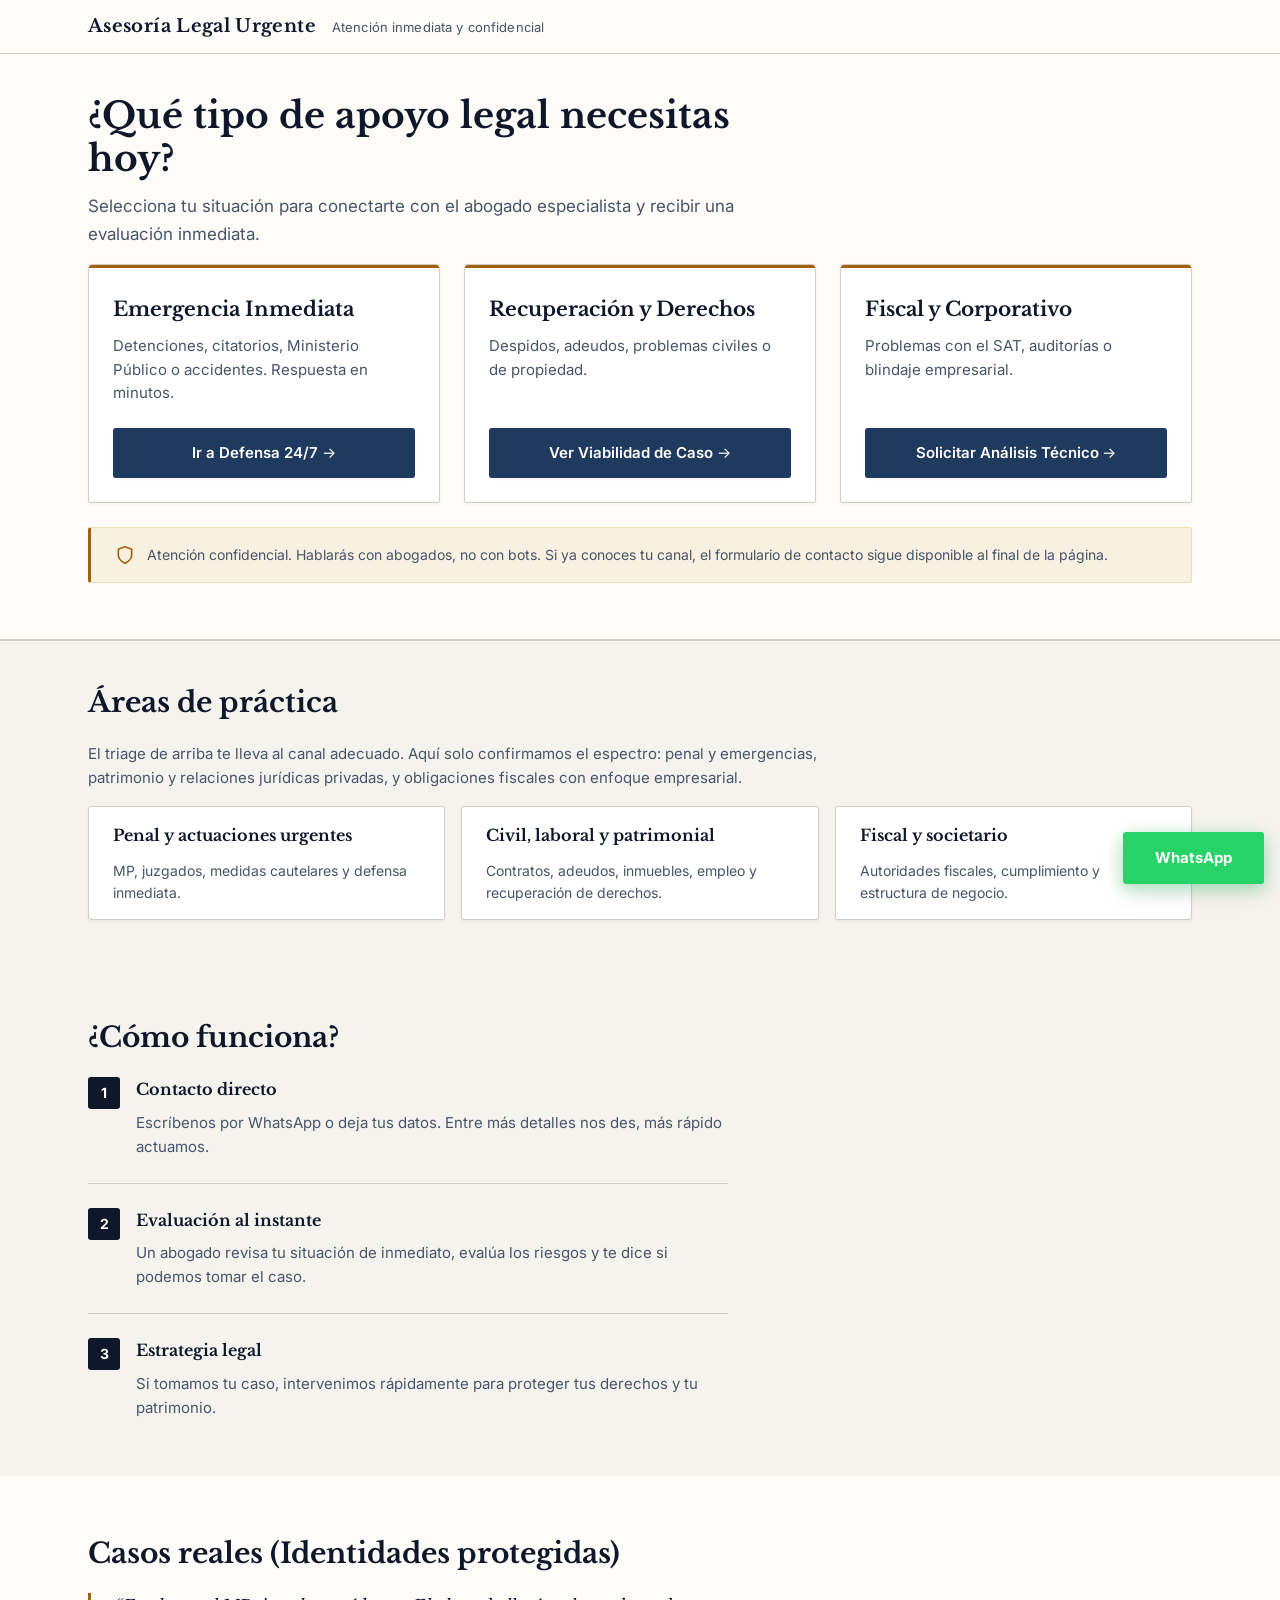
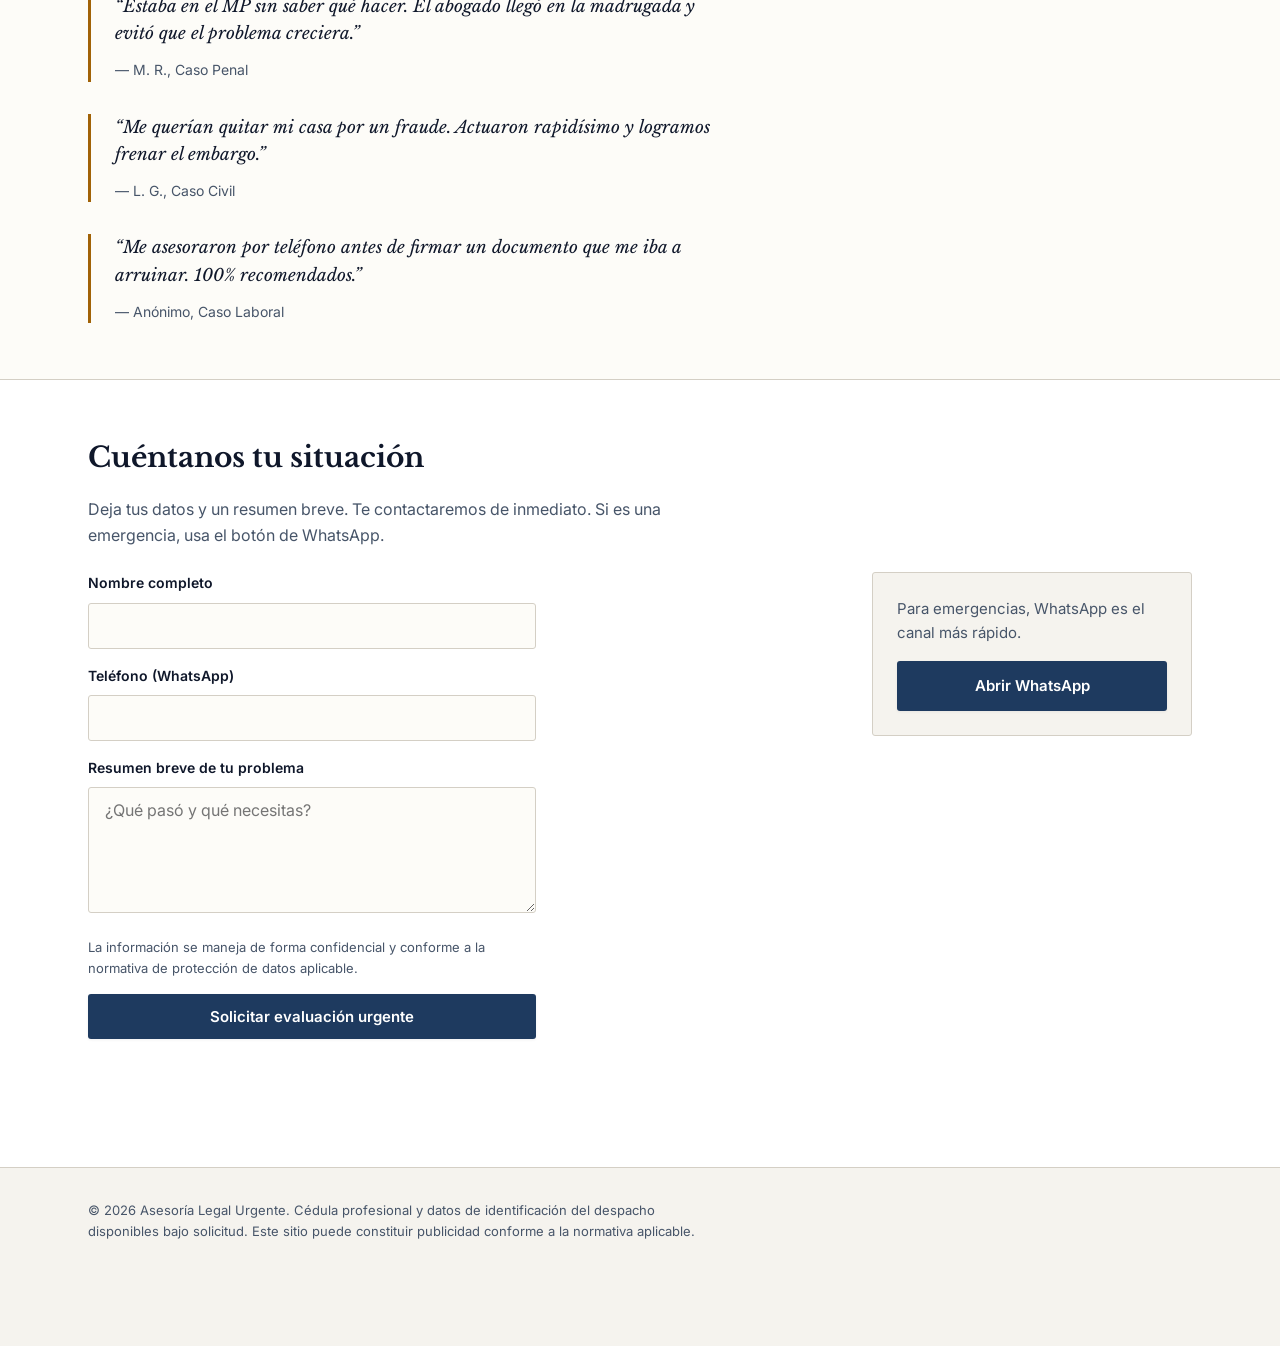
==== commit 1e8026e6: "style: premium law-firm visual identity and trust indicators Elevate the triage portal from a neutra" ====
--- a/index.html
+++ b/index.html
@@ -8,6 +8,9 @@
       content="Elige tu situación: emergencias penales, recuperación civil o laboral, o fiscal corporativo. Evaluación inmediata con el especialista adecuado."
     />
     <title>Asesoría Legal Urgente — Portal de triage legal</title>
+    <link rel="preconnect" href="https://fonts.googleapis.com" />
+    <link rel="preconnect" href="https://fonts.gstatic.com" crossorigin />
+    <link rel="stylesheet" href="https://fonts.googleapis.com/css2?family=Inter:wght@400;600;700&family=Libre+Baskerville:wght@400;700&display=swap" />
     <link rel="stylesheet" href="/styles.css" />
     <link rel="icon" href="data:image/svg+xml,%3Csvg xmlns='http://www.w3.org/2000/svg' viewBox='0 0 32 32'%3E%3Crect width='32' height='32' rx='4' fill='%231c2840'/%3E%3Cpath stroke='%23f4f2ec' stroke-width='2' fill='none' d='M10 22V10M16 10v12M22 10v12'/%3E%3C/svg%3E" />
   </head>
@@ -61,9 +64,12 @@
               </a>
             </article>
           </div>
-          <p class="hero__note">
-            Atención confidencial. Hablarás con abogados, no con bots. Si ya conoces tu canal, el formulario de contacto sigue disponible al final de la página.
-          </p>
+          <div class="hero__trust">
+            <svg class="hero__trust-icon" xmlns="http://www.w3.org/2000/svg" viewBox="0 0 24 24" fill="none" stroke="currentColor" stroke-width="2" stroke-linecap="round" stroke-linejoin="round" aria-hidden="true"><path d="M12 22s8-4 8-10V5l-8-3-8 3v7c0 6 8 10 8 10z"/></svg>
+            <p class="hero__note">
+              Atención confidencial. Hablarás con abogados, no con bots. Si ya conoces tu canal, el formulario de contacto sigue disponible al final de la página.
+            </p>
+          </div>
         </div>
       </section>
 
--- a/styles.css
+++ b/styles.css
@@ -1,15 +1,17 @@
-/* Mobile-first, system fonts for fast first paint */
+/* Mobile-first, premium law-firm visual identity */
 :root {
-  --color-bg: #f4f2ec;
-  --color-bg-alt: #ebe8e1;
+  --color-bg: #fdfcf8;
+  --color-bg-alt: #f5f3ee;
   --color-surface: #ffffff;
-  --color-ink: #1c2840;
-  --color-ink-muted: #3d4a5c;
-  --color-border: #c9c4b8;
-  --color-accent: #2c4a6e;
-  --color-accent-hover: #243d5c;
-  --color-whatsapp: #1f6f4a;
-  --color-whatsapp-hover: #185a3e;
+  --color-ink: #0f172a;
+  --color-ink-muted: #475569;
+  --color-border: #d4cfc5;
+  --color-accent: #1e3a5f;
+  --color-accent-hover: #152d4a;
+  --color-gold: #a16207;
+  --color-gold-light: #d4a94720;
+  --color-whatsapp: #25D366;
+  --color-whatsapp-hover: #1da851;
   --space-xs: 0.5rem;
   --space-sm: 0.75rem;
   --space-md: 1rem;
@@ -17,11 +19,15 @@
   --space-xl: 2rem;
   --space-2xl: 2.5rem;
   --space-3xl: 3.5rem;
-  --font-serif: "Iowan Old Style", "Palatino Linotype", Palatino, Georgia, "Times New Roman", serif;
-  --font-sans: ui-sans-serif, system-ui, -apple-system, "Segoe UI", Roboto, "Helvetica Neue", Arial, sans-serif;
+  --font-serif: "Libre Baskerville", "Iowan Old Style", "Palatino Linotype", Palatino, Georgia, serif;
+  --font-sans: "Inter", ui-sans-serif, system-ui, -apple-system, "Segoe UI", Roboto, "Helvetica Neue", Arial, sans-serif;
   --max-width: 42rem;
   --header-h: 3.25rem;
   --fab-safe: 4.5rem;
+  --shadow-sm: 0 1px 3px rgba(15, 23, 42, 0.06);
+  --shadow-md: 0 4px 12px rgba(15, 23, 42, 0.08);
+  --shadow-lg: 0 8px 24px rgba(15, 23, 42, 0.12);
+  --transition-base: 0.2s ease;
 }
 
 *,
@@ -38,15 +44,26 @@
   html {
     scroll-behavior: auto;
   }
+  *,
+  *::before,
+  *::after {
+    transition-duration: 0.01ms !important;
+  }
 }
 
 body {
   margin: 0;
   font-family: var(--font-sans);
   font-size: 1rem;
-  line-height: 1.55;
+  line-height: 1.6;
   color: var(--color-ink);
   background-color: var(--color-bg);
+  -webkit-font-smoothing: antialiased;
+  -moz-osx-font-smoothing: grayscale;
+}
+
+h1, h2, h3, h4, h5, h6 {
+  font-family: var(--font-serif);
 }
 
 .skip-link {
@@ -72,11 +89,14 @@
   padding-inline: var(--space-lg);
 }
 
+/* ─── Header ─── */
 .site-header {
   position: sticky;
   top: 0;
   z-index: 40;
-  background: rgba(244, 242, 236, 0.95);
+  background: rgba(253, 252, 248, 0.97);
+  backdrop-filter: blur(8px);
+  -webkit-backdrop-filter: blur(8px);
   border-bottom: 1px solid var(--color-border);
   min-height: var(--header-h);
 }
@@ -93,7 +113,7 @@
   margin: 0;
   font-family: var(--font-serif);
   font-size: 1.125rem;
-  font-weight: 600;
+  font-weight: 700;
   letter-spacing: 0.02em;
   color: var(--color-ink);
 }
@@ -102,8 +122,10 @@
   margin: 0;
   font-size: 0.8125rem;
   color: var(--color-ink-muted);
-}
-
+  letter-spacing: 0.01em;
+}
+
+/* ─── Hero ─── */
 .hero {
   padding-block: var(--space-xl) var(--space-2xl);
   border-bottom: 1px solid var(--color-border);
@@ -126,18 +148,18 @@
 
 .hero__urgency {
   margin: 0 0 var(--space-md);
-  font-size: 0.875rem;
-  font-weight: 600;
-  color: #6b2c2c;
+  font-size: 0.8125rem;
+  font-weight: 700;
+  color: var(--color-gold);
   text-transform: uppercase;
-  letter-spacing: 0.04em;
+  letter-spacing: 0.06em;
 }
 
 .hero__title {
   margin: 0 0 var(--space-sm);
   font-family: var(--font-serif);
   font-size: clamp(1.5rem, 4.5vw, 2.25rem);
-  font-weight: 600;
+  font-weight: 700;
   line-height: 1.2;
   color: var(--color-ink);
 }
@@ -150,30 +172,92 @@
   margin: 0 0 var(--space-xl);
   font-size: 1.0625rem;
   color: var(--color-ink-muted);
-}
-
+  line-height: 1.65;
+}
+
+/* ─── Trust indicator (hero__note wrapper) ─── */
+.hero__trust {
+  display: flex;
+  align-items: flex-start;
+  gap: var(--space-sm);
+  margin-top: var(--space-md);
+  padding: var(--space-md) var(--space-lg);
+  background: var(--color-gold-light);
+  border: 1px solid #d4a94740;
+  border-left: 3px solid var(--color-gold);
+  border-radius: 3px;
+}
+
+.hero__trust-icon {
+  flex-shrink: 0;
+  width: 20px;
+  height: 20px;
+  margin-top: 1px;
+  color: var(--color-gold);
+}
+
+.hero__trust .hero__note {
+  margin: 0;
+  padding: 0;
+  border: none;
+  font-size: 0.875rem;
+  color: var(--color-ink-muted);
+  line-height: 1.55;
+}
+
+/* Standalone hero__note fallback */
+.hero__note {
+  margin: 0;
+  font-size: 0.875rem;
+  color: var(--color-ink-muted);
+  padding-top: var(--space-md);
+  border-top: 1px solid var(--color-border);
+}
+
+/* ─── Triage Gates ─── */
 .triage-gates {
   display: grid;
   grid-template-columns: 1fr;
-  gap: var(--space-md);
+  gap: var(--space-lg);
   margin-bottom: var(--space-lg);
 }
 
 .triage-gate {
+  position: relative;
   display: flex;
   flex-direction: column;
   background: var(--color-surface);
   border: 1px solid var(--color-border);
-  border-radius: 2px;
-  padding: var(--space-lg);
-  box-shadow: 0 1px 0 rgba(28, 40, 64, 0.04);
+  border-radius: 3px;
+  padding: var(--space-xl) var(--space-lg) var(--space-lg);
+  box-shadow: var(--shadow-sm);
+  transition: border-color var(--transition-base),
+              box-shadow var(--transition-base),
+              transform var(--transition-base);
+}
+
+.triage-gate::before {
+  content: "";
+  position: absolute;
+  top: 0;
+  left: 0;
+  right: 0;
+  height: 3px;
+  background: var(--color-gold);
+  border-radius: 3px 3px 0 0;
+}
+
+.triage-gate:hover {
+  border-color: var(--color-gold);
+  box-shadow: var(--shadow-md);
+  transform: translateY(-2px);
 }
 
 .triage-gate__title {
   margin: 0 0 var(--space-sm);
   font-family: var(--font-serif);
   font-size: 1.1875rem;
-  font-weight: 600;
+  font-weight: 700;
   line-height: 1.25;
   color: var(--color-ink);
 }
@@ -189,7 +273,7 @@
   flex: 1 1 auto;
   font-size: 0.9375rem;
   color: var(--color-ink-muted);
-  line-height: 1.5;
+  line-height: 1.55;
 }
 
 .triage-gate__action {
@@ -197,6 +281,13 @@
   min-height: 3rem;
 }
 
+.triage-gate__action::after {
+  content: " \2192";
+  margin-left: 0.25em;
+  font-weight: 400;
+}
+
+/* ─── Hero CTA row ─── */
 .hero__cta {
   display: flex;
   flex-direction: column;
@@ -204,29 +295,31 @@
   margin-bottom: var(--space-lg);
 }
 
-.hero__note {
-  margin: 0;
-  font-size: 0.875rem;
-  color: var(--color-ink-muted);
-  padding-top: var(--space-md);
-  border-top: 1px solid var(--color-border);
-}
-
+/* ─── Buttons ─── */
 .btn {
   display: inline-flex;
   align-items: center;
   justify-content: center;
   min-height: 2.75rem;
   padding: var(--space-sm) var(--space-lg);
-  font-family: inherit;
+  font-family: var(--font-sans);
   font-size: 0.9375rem;
   font-weight: 600;
   text-align: center;
   text-decoration: none;
   border: 1px solid transparent;
-  border-radius: 2px;
+  border-radius: 3px;
   cursor: pointer;
-  transition: background-color 0.15s ease, border-color 0.15s ease, color 0.15s ease;
+  box-shadow: var(--shadow-sm);
+  transition: background-color var(--transition-base),
+              border-color var(--transition-base),
+              color var(--transition-base),
+              box-shadow var(--transition-base),
+              transform var(--transition-base);
+}
+
+.btn:active {
+  transform: translateY(1px);
 }
 
 .btn--primary {
@@ -236,22 +329,26 @@
 
 .btn--primary:hover {
   background-color: var(--color-accent-hover);
+  box-shadow: var(--shadow-md);
 }
 
 .btn--secondary {
   background-color: transparent;
   color: var(--color-ink);
-  border-color: var(--color-ink);
+  border-color: var(--color-border);
+  box-shadow: none;
 }
 
 .btn--secondary:hover {
-  background-color: rgba(28, 40, 64, 0.06);
+  background-color: rgba(15, 23, 42, 0.04);
+  border-color: var(--color-ink-muted);
 }
 
 .btn--block {
   width: 100%;
 }
 
+/* ─── Sections ─── */
 .section {
   padding-block: var(--space-3xl);
 }
@@ -270,7 +367,7 @@
   margin: 0 0 var(--space-md);
   font-family: var(--font-serif);
   font-size: clamp(1.375rem, 4vw, 1.75rem);
-  font-weight: 600;
+  font-weight: 700;
   color: var(--color-ink);
 }
 
@@ -278,6 +375,7 @@
   margin: 0 0 var(--space-xl);
   max-width: 36rem;
   color: var(--color-ink-muted);
+  line-height: 1.6;
 }
 
 .section__intro--tight {
@@ -296,18 +394,7 @@
   font-size: 0.9375rem;
 }
 
-.card--spectrum {
-  padding: var(--space-md) var(--space-lg);
-}
-
-.card--spectrum .card__title {
-  font-size: 1rem;
-}
-
-.card--spectrum .card__text {
-  font-size: 0.875rem;
-}
-
+/* ─── Cards ─── */
 .cards {
   list-style: none;
   margin: 0;
@@ -319,23 +406,47 @@
 .card {
   background: var(--color-surface);
   border: 1px solid var(--color-border);
-  border-radius: 2px;
+  border-radius: 3px;
   padding: var(--space-lg);
+  box-shadow: var(--shadow-sm);
+  transition: border-color var(--transition-base),
+              box-shadow var(--transition-base),
+              transform var(--transition-base);
+}
+
+.card:hover {
+  border-color: var(--color-gold);
+  box-shadow: var(--shadow-md);
+  transform: translateY(-2px);
+}
+
+.card--spectrum {
+  padding: var(--space-md) var(--space-lg);
+}
+
+.card--spectrum .card__title {
+  font-size: 1rem;
+}
+
+.card--spectrum .card__text {
+  font-size: 0.875rem;
 }
 
 .card__title {
   margin: 0 0 var(--space-sm);
   font-family: var(--font-serif);
   font-size: 1.125rem;
-  font-weight: 600;
+  font-weight: 700;
 }
 
 .card__text {
   margin: 0;
   font-size: 0.9375rem;
   color: var(--color-ink-muted);
-}
-
+  line-height: 1.55;
+}
+
+/* ─── Steps ─── */
 .steps {
   margin: 0;
   padding: 0;
@@ -368,15 +479,16 @@
   height: 2rem;
   font-size: 0.875rem;
   font-weight: 700;
-  color: var(--color-bg);
+  color: #fff;
   background: var(--color-ink);
-  border-radius: 2px;
+  border-radius: 3px;
 }
 
 .steps__heading {
   margin: 0 0 var(--space-xs);
+  font-family: var(--font-serif);
   font-size: 1rem;
-  font-weight: 600;
+  font-weight: 700;
 }
 
 .steps__item p {
@@ -385,11 +497,12 @@
   color: var(--color-ink-muted);
 }
 
+/* ─── Quotes ─── */
 .quote {
   margin: 0 0 var(--space-xl);
   padding: 0;
   padding-left: var(--space-lg);
-  border-left: 3px solid var(--color-accent);
+  border-left: 3px solid var(--color-gold);
   max-width: 40rem;
 }
 
@@ -403,6 +516,7 @@
   font-size: 1.0625rem;
   font-style: italic;
   color: var(--color-ink);
+  line-height: 1.6;
 }
 
 .quote footer {
@@ -411,6 +525,7 @@
   font-style: normal;
 }
 
+/* ─── Contact ─── */
 .contact-grid {
   display: grid;
   gap: var(--space-xl);
@@ -440,15 +555,17 @@
   font-family: inherit;
   font-size: 1rem;
   border: 1px solid var(--color-border);
-  border-radius: 2px;
+  border-radius: 3px;
   background: var(--color-bg);
   color: var(--color-ink);
+  transition: border-color var(--transition-base), box-shadow var(--transition-base);
 }
 
 .form__field input:focus,
 .form__field textarea:focus {
-  outline: 2px solid var(--color-accent);
-  outline-offset: 1px;
+  outline: none;
+  border-color: var(--color-accent);
+  box-shadow: 0 0 0 3px rgba(30, 58, 95, 0.12);
 }
 
 .form__privacy {
@@ -463,7 +580,7 @@
   font-size: 0.9375rem;
   background: #e8f0e8;
   border: 1px solid #a3c4a3;
-  border-radius: 2px;
+  border-radius: 3px;
   color: #1e3d1e;
 }
 
@@ -471,14 +588,15 @@
   padding: var(--space-lg);
   background: var(--color-bg-alt);
   border: 1px solid var(--color-border);
-  border-radius: 2px;
+  border-radius: 3px;
   max-width: 20rem;
 }
 
 .contact-aside__title {
   margin: 0 0 var(--space-sm);
+  font-family: var(--font-serif);
   font-size: 1rem;
-  font-weight: 600;
+  font-weight: 700;
 }
 
 .contact-aside__text {
@@ -487,6 +605,7 @@
   color: var(--color-ink-muted);
 }
 
+/* ─── Footer ─── */
 .site-footer {
   padding-block: var(--space-xl);
   padding-bottom: calc(var(--space-xl) + var(--fab-safe));
@@ -501,39 +620,52 @@
   max-width: 40rem;
 }
 
+/* ─── WhatsApp FAB ─── */
 .whatsapp-fab {
   position: fixed;
   right: var(--space-md);
   bottom: var(--space-md);
-  z-index: 50;
+  z-index: 900;
   display: flex;
   align-items: center;
   justify-content: center;
-  min-height: 3rem;
-  padding-inline: var(--space-lg);
+  gap: var(--space-xs);
+  min-height: 3.25rem;
+  padding-inline: var(--space-xl);
   background: var(--color-whatsapp);
   color: #fff;
-  font-weight: 600;
+  font-weight: 700;
   font-size: 0.9375rem;
   text-decoration: none;
-  border-radius: 2px;
-  box-shadow: 0 2px 8px rgba(0, 0, 0, 0.15);
+  border-radius: 3px;
+  box-shadow: 0 4px 16px rgba(37, 211, 102, 0.35), var(--shadow-lg);
+  transition: background-color var(--transition-base),
+              box-shadow var(--transition-base),
+              transform var(--transition-base);
 }
 
 .whatsapp-fab:hover {
   background: var(--color-whatsapp-hover);
   color: #fff;
+  box-shadow: 0 6px 24px rgba(37, 211, 102, 0.45), var(--shadow-lg);
+  transform: translateY(-1px);
+}
+
+.whatsapp-fab:active {
+  transform: translateY(1px);
 }
 
 .whatsapp-fab__label {
   white-space: nowrap;
 }
 
+/* ─── Spectrum cards grid ─── */
 .cards--spectrum {
   grid-template-columns: 1fr;
   gap: var(--space-sm);
 }
 
+/* ─── Responsive breakpoints ─── */
 @media (min-width: 40rem) {
   .hero__cta {
     flex-direction: row;
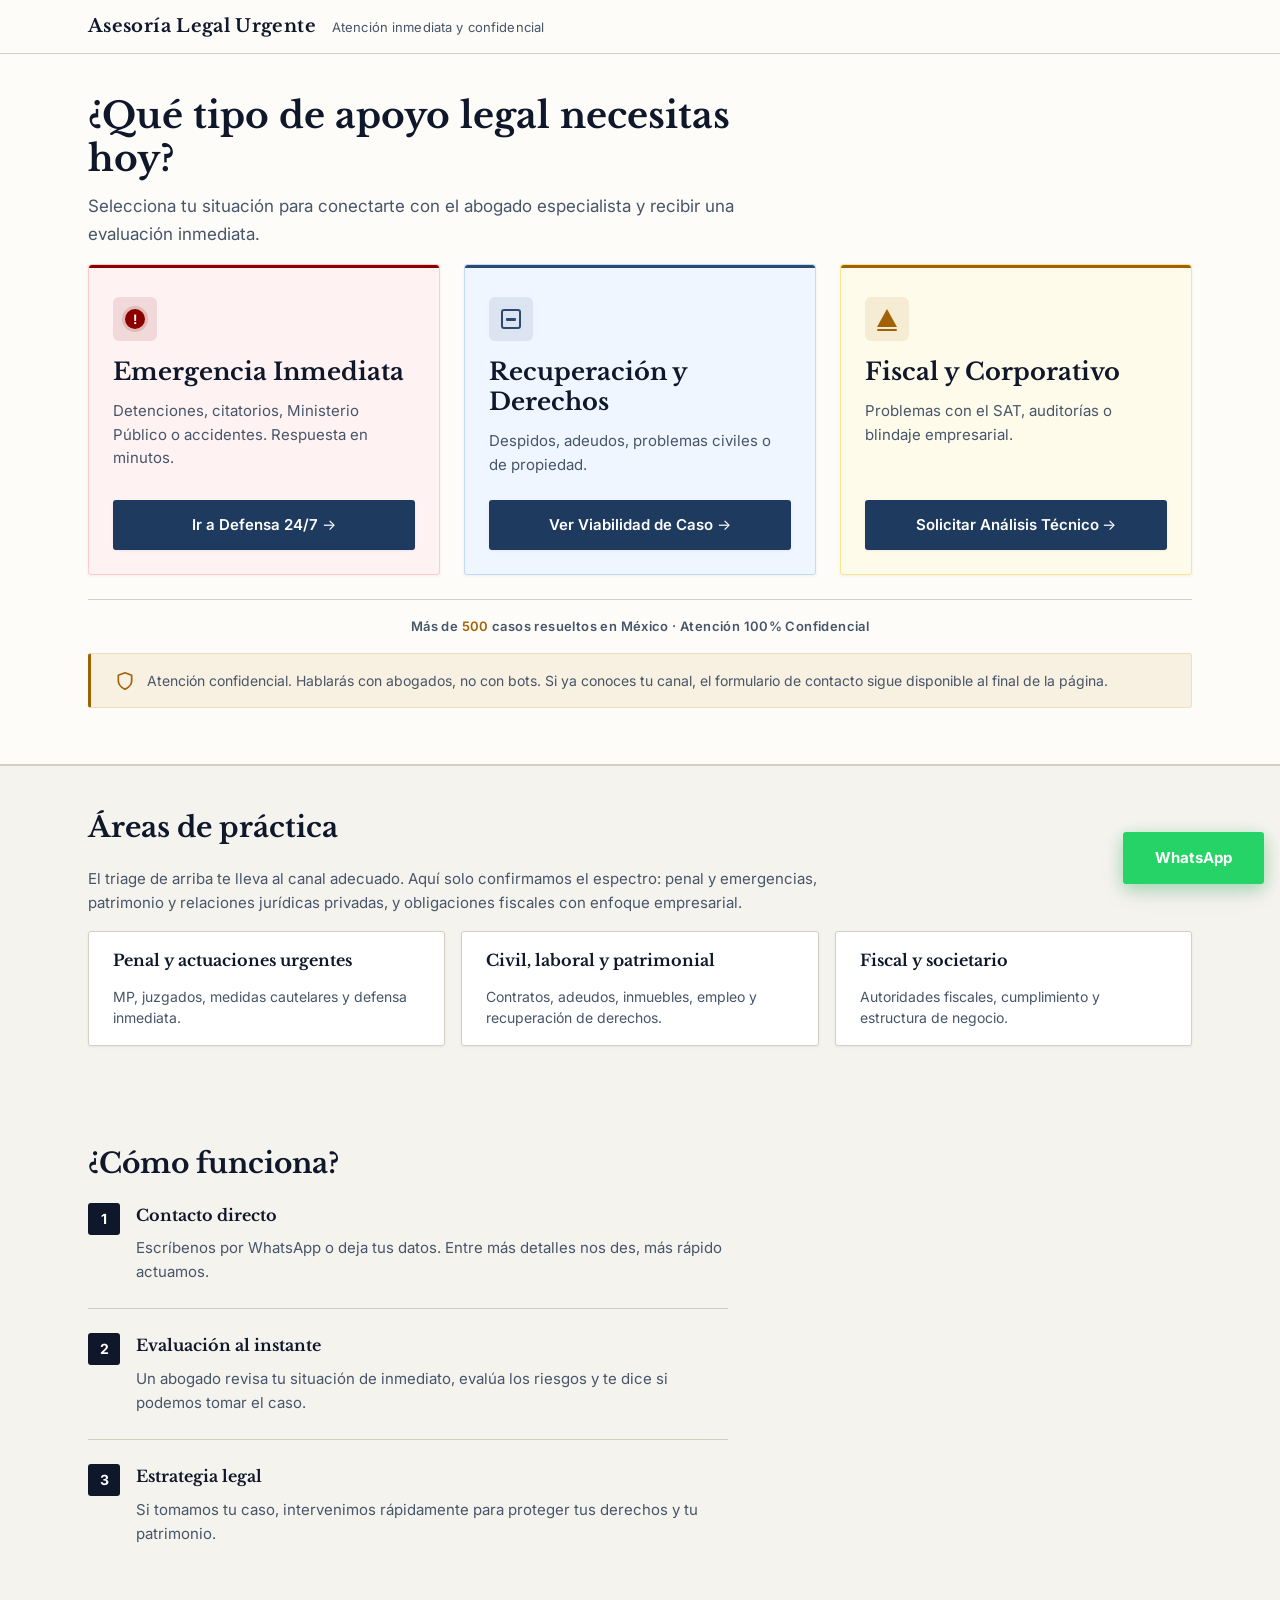
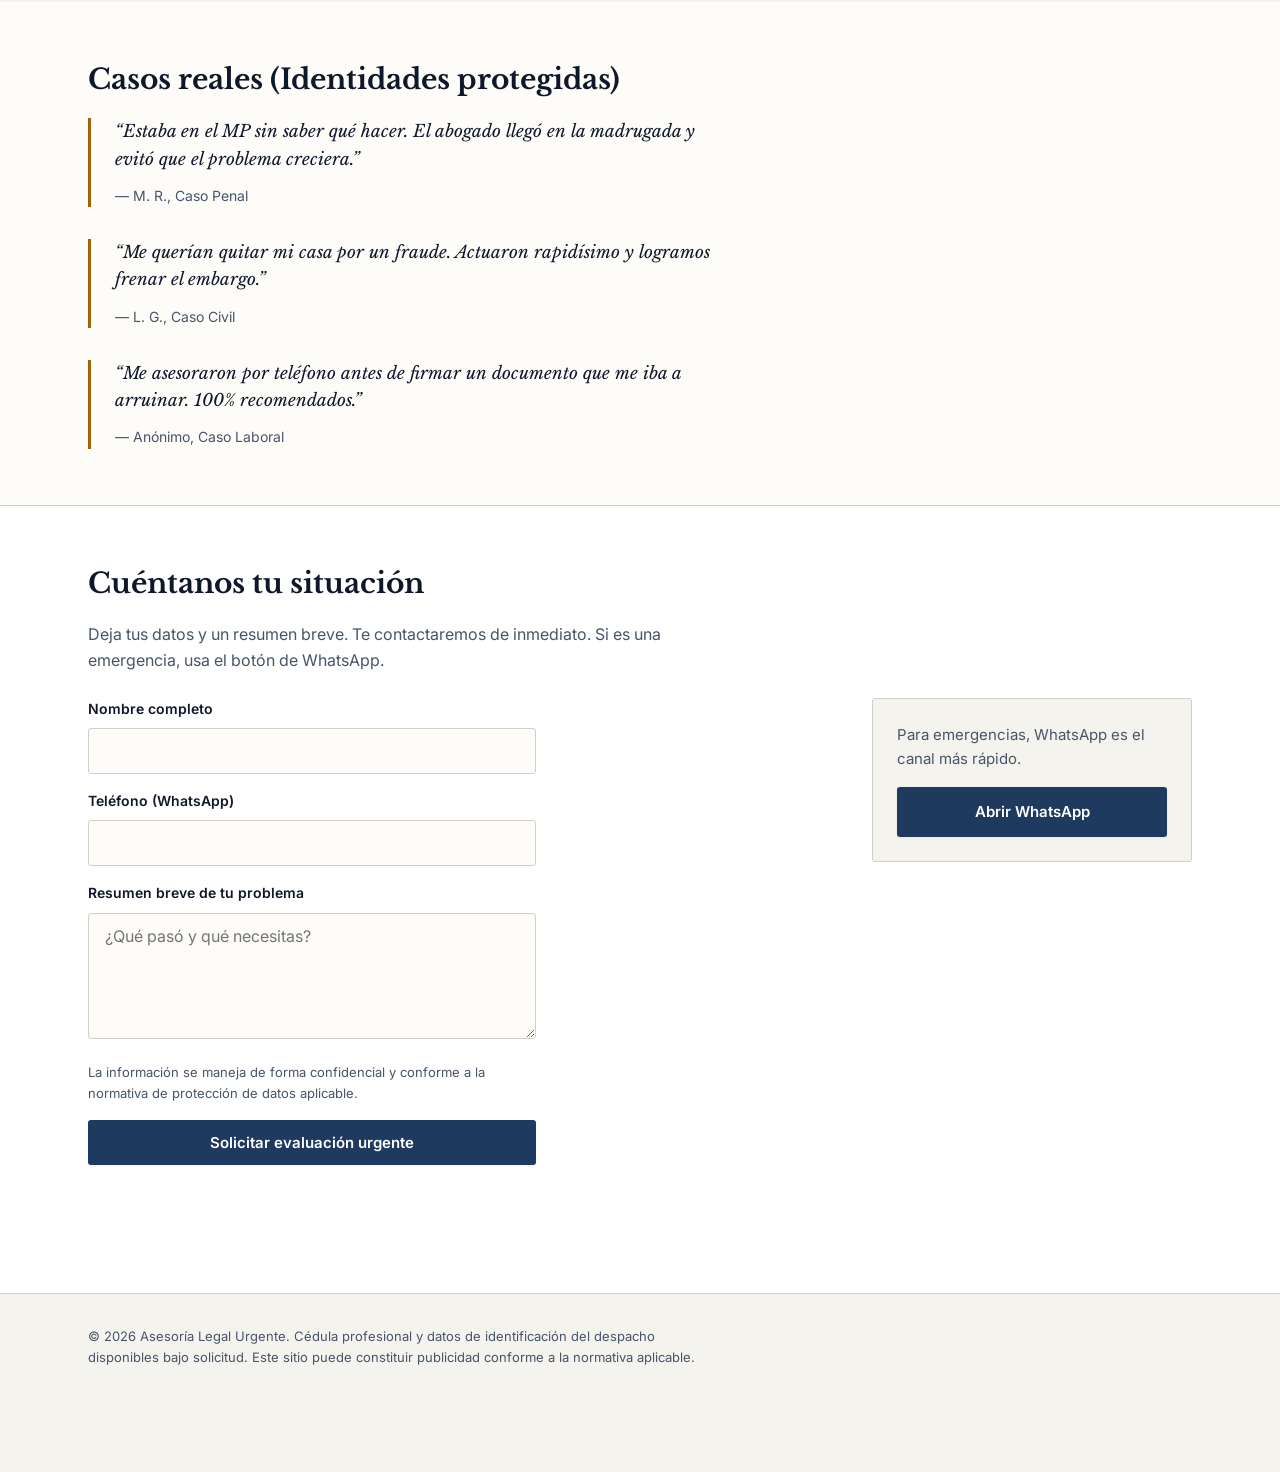
==== commit aa0f95e7: "feat(ui): theme accents, triage hierarchy, and social proof - Add --theme-urgent, --theme-recovery, " ====
--- a/index.html
+++ b/index.html
@@ -36,7 +36,8 @@
             </p>
           </div>
           <div class="triage-gates" role="navigation" aria-label="Tipo de apoyo legal">
-            <article class="triage-gate">
+            <article class="triage-gate triage-gate--urgent">
+              <div class="triage-gate__icon" aria-hidden="true"></div>
               <h2 class="triage-gate__title">Emergencia Inmediata</h2>
               <p class="triage-gate__text">
                 Detenciones, citatorios, Ministerio Público o accidentes. Respuesta en minutos.
@@ -45,7 +46,8 @@
                 Ir a Defensa 24/7
               </a>
             </article>
-            <article class="triage-gate">
+            <article class="triage-gate triage-gate--recovery">
+              <div class="triage-gate__icon" aria-hidden="true"></div>
               <h2 class="triage-gate__title">Recuperación y Derechos</h2>
               <p class="triage-gate__text">
                 Despidos, adeudos, problemas civiles o de propiedad.
@@ -54,7 +56,8 @@
                 Ver Viabilidad de Caso
               </a>
             </article>
-            <article class="triage-gate">
+            <article class="triage-gate triage-gate--strategic">
+              <div class="triage-gate__icon" aria-hidden="true"></div>
               <h2 class="triage-gate__title">Fiscal y Corporativo</h2>
               <p class="triage-gate__text">
                 Problemas con el SAT, auditorías o blindaje empresarial.
@@ -64,6 +67,9 @@
               </a>
             </article>
           </div>
+          <p class="hero__social-proof">
+            Más de <span>500</span> casos resueltos en México · Atención 100% Confidencial
+          </p>
           <div class="hero__trust">
             <svg class="hero__trust-icon" xmlns="http://www.w3.org/2000/svg" viewBox="0 0 24 24" fill="none" stroke="currentColor" stroke-width="2" stroke-linecap="round" stroke-linejoin="round" aria-hidden="true"><path d="M12 22s8-4 8-10V5l-8-3-8 3v7c0 6 8 10 8 10z"/></svg>
             <p class="hero__note">
--- a/styles.css
+++ b/styles.css
@@ -12,6 +12,9 @@
   --color-gold-light: #d4a94720;
   --color-whatsapp: #25D366;
   --color-whatsapp-hover: #1da851;
+  --theme-urgent: #8b0000;
+  --theme-recovery: #2c4a6e;
+  --theme-strategic: #a16207;
   --space-xs: 0.5rem;
   --space-sm: 0.75rem;
   --space-md: 1rem;
@@ -256,7 +259,7 @@
 .triage-gate__title {
   margin: 0 0 var(--space-sm);
   font-family: var(--font-serif);
-  font-size: 1.1875rem;
+  font-size: 1.375rem;
   font-weight: 700;
   line-height: 1.25;
   color: var(--color-ink);
@@ -264,7 +267,7 @@
 
 @media (min-width: 36rem) {
   .triage-gate__title {
-    font-size: 1.25rem;
+    font-size: 1.5rem;
   }
 }
 
@@ -665,6 +668,164 @@
   gap: var(--space-sm);
 }
 
+/* ─── Theme Accents via data-wa-origin ─── */
+[data-wa-origin="Urgente"] .site-header {
+  border-top: 3px solid var(--theme-urgent);
+}
+[data-wa-origin="Urgente"] .btn--primary {
+  background-color: var(--theme-urgent);
+}
+[data-wa-origin="Urgente"] .btn--primary:hover {
+  background-color: #6b0000;
+}
+
+[data-wa-origin="Recuperación"] .site-header {
+  border-top: 3px solid var(--theme-recovery);
+}
+[data-wa-origin="Recuperación"] .btn--primary {
+  background-color: var(--theme-recovery);
+}
+[data-wa-origin="Recuperación"] .btn--primary:hover {
+  background-color: #1e3650;
+}
+
+[data-wa-origin="Fiscal"] .site-header {
+  border-top: 3px solid var(--theme-strategic);
+}
+[data-wa-origin="Fiscal"] .btn--primary {
+  background-color: var(--theme-strategic);
+}
+[data-wa-origin="Fiscal"] .btn--primary:hover {
+  background-color: #845105;
+}
+
+/* ─── Triage Gate Variants ─── */
+.triage-gate--urgent {
+  background: #fef2f2;
+  border-color: #fecaca;
+}
+.triage-gate--urgent::before {
+  background: var(--theme-urgent);
+}
+.triage-gate--urgent:hover {
+  border-color: var(--theme-urgent);
+}
+
+.triage-gate--recovery {
+  background: #eff6ff;
+  border-color: #bfdbfe;
+}
+.triage-gate--recovery::before {
+  background: var(--theme-recovery);
+}
+.triage-gate--recovery:hover {
+  border-color: var(--theme-recovery);
+}
+
+.triage-gate--strategic {
+  background: #fffbeb;
+  border-color: #fde68a;
+}
+.triage-gate--strategic::before {
+  background: var(--theme-strategic);
+}
+.triage-gate--strategic:hover {
+  border-color: var(--theme-strategic);
+}
+
+/* ─── Triage Gate Iconography ─── */
+.triage-gate__icon {
+  display: flex;
+  align-items: center;
+  justify-content: center;
+  width: 2.75rem;
+  height: 2.75rem;
+  margin-bottom: var(--space-md);
+  border-radius: 6px;
+  position: relative;
+}
+
+.triage-gate--urgent .triage-gate__icon {
+  background: rgba(139, 0, 0, 0.1);
+}
+.triage-gate--urgent .triage-gate__icon::before {
+  content: "";
+  width: 1.25rem;
+  height: 1.25rem;
+  background: var(--theme-urgent);
+  border-radius: 50%;
+  box-shadow: 0 0 0 3px rgba(139, 0, 0, 0.15);
+}
+.triage-gate--urgent .triage-gate__icon::after {
+  content: "!";
+  position: absolute;
+  font-family: var(--font-sans);
+  font-size: 0.8125rem;
+  font-weight: 700;
+  color: #fff;
+  line-height: 1;
+}
+
+.triage-gate--recovery .triage-gate__icon {
+  background: rgba(44, 74, 110, 0.1);
+}
+.triage-gate--recovery .triage-gate__icon::before {
+  content: "";
+  width: 1.25rem;
+  height: 1.25rem;
+  border: 2.5px solid var(--theme-recovery);
+  border-radius: 3px;
+  position: relative;
+}
+.triage-gate--recovery .triage-gate__icon::after {
+  content: "";
+  position: absolute;
+  width: 0.625rem;
+  height: 2.5px;
+  background: var(--theme-recovery);
+  border-radius: 1px;
+}
+
+.triage-gate--strategic .triage-gate__icon {
+  background: rgba(161, 98, 7, 0.1);
+}
+.triage-gate--strategic .triage-gate__icon::before {
+  content: "";
+  width: 0;
+  height: 0;
+  border-left: 0.625rem solid transparent;
+  border-right: 0.625rem solid transparent;
+  border-bottom: 1.125rem solid var(--theme-strategic);
+  position: relative;
+  top: -1px;
+}
+.triage-gate--strategic .triage-gate__icon::after {
+  content: "";
+  position: absolute;
+  bottom: 0.625rem;
+  width: 1.25rem;
+  height: 2.5px;
+  background: var(--theme-strategic);
+  border-radius: 1px;
+}
+
+/* ─── Social Proof ─── */
+.hero__social-proof {
+  margin-top: var(--space-lg);
+  padding-top: var(--space-md);
+  text-align: center;
+  font-family: var(--font-sans);
+  font-size: 0.8125rem;
+  font-weight: 600;
+  letter-spacing: 0.03em;
+  color: var(--color-ink-muted);
+  border-top: 1px solid var(--color-border);
+}
+
+.hero__social-proof span {
+  color: var(--color-gold);
+}
+
 /* ─── Responsive breakpoints ─── */
 @media (min-width: 40rem) {
   .hero__cta {
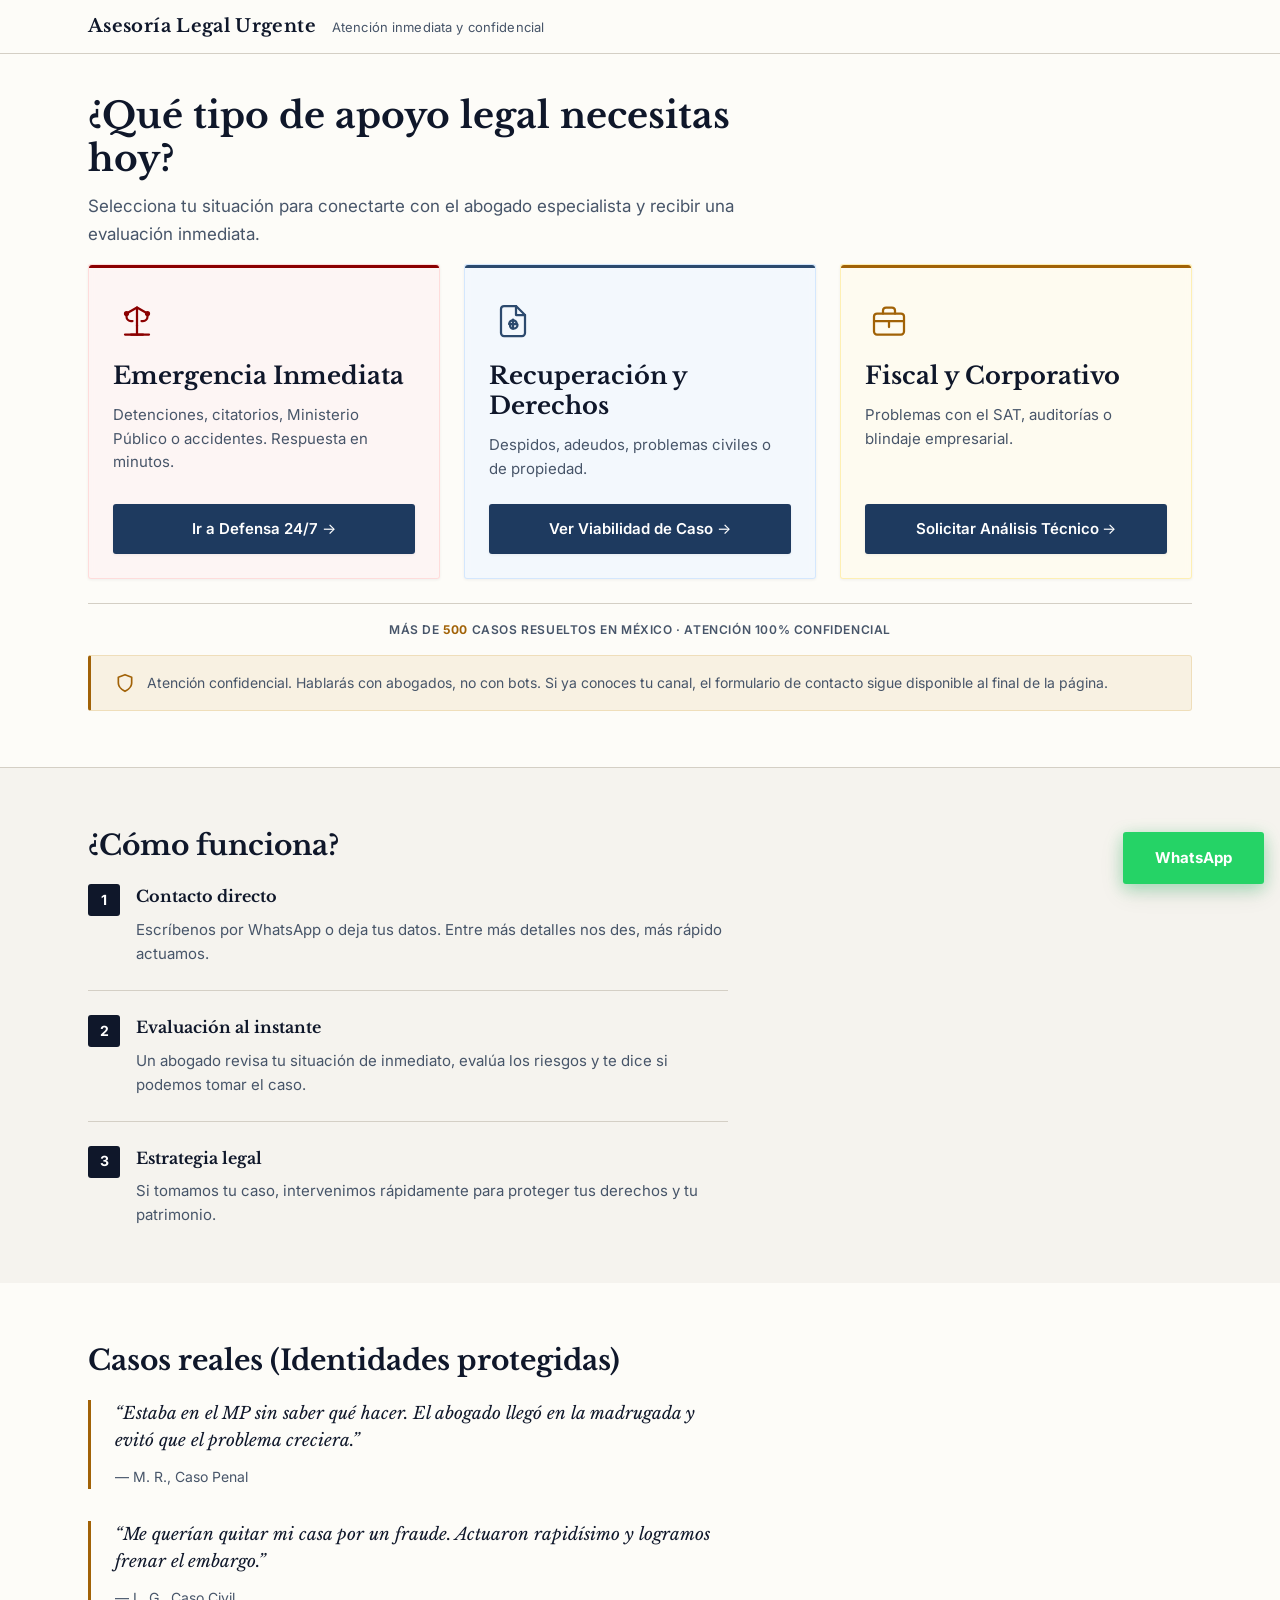
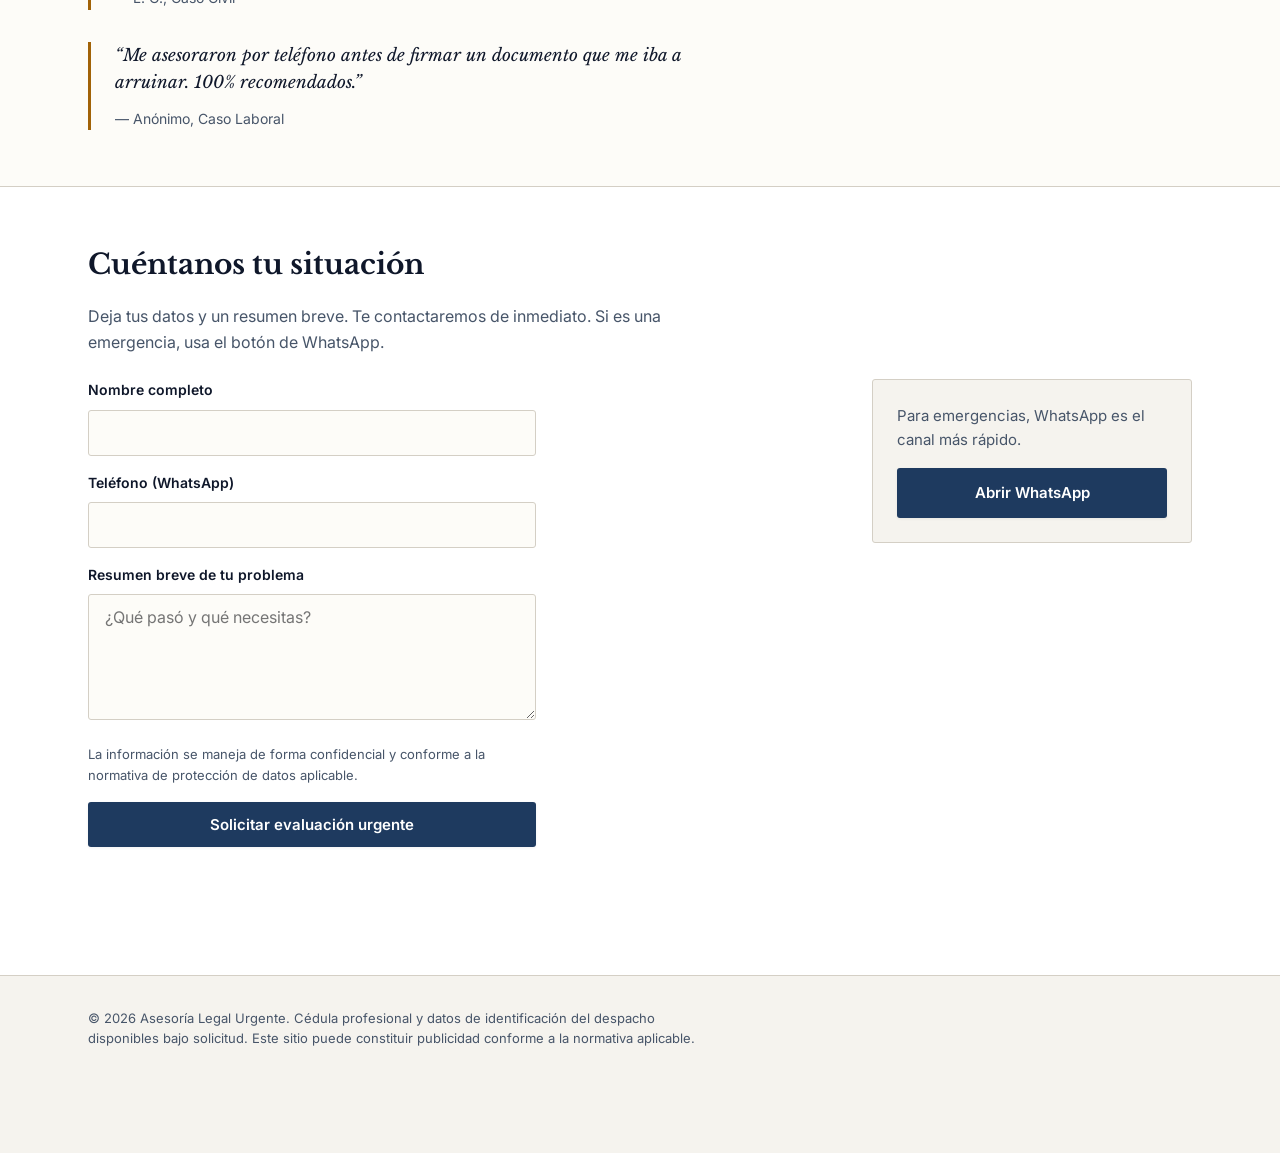
==== commit 22755022: "feat(landing): triage icons, glass cards, remove redundant services - Replace CSS-only triage icons " ====
--- a/index.html
+++ b/index.html
@@ -37,7 +37,9 @@
           </div>
           <div class="triage-gates" role="navigation" aria-label="Tipo de apoyo legal">
             <article class="triage-gate triage-gate--urgent">
-              <div class="triage-gate__icon" aria-hidden="true"></div>
+              <div class="triage-gate__icon" aria-hidden="true">
+                <svg xmlns="http://www.w3.org/2000/svg" width="40" height="40" viewBox="0 0 24 24" fill="none" stroke="currentColor" stroke-width="1.5" stroke-linecap="round" stroke-linejoin="round"><line x1="12" y1="3" x2="12" y2="15"/><path d="M5 7l7-4 7 4"/><path d="M5 7v2a3 3 0 0 0 3 3h1"/><path d="M19 7v2a3 3 0 0 1-3 3h-1"/><circle cx="5" cy="7" r="1"/><circle cx="19" cy="7" r="1"/><line x1="4" y1="21" x2="20" y2="21"/><line x1="12" y1="15" x2="12" y2="21"/><line x1="8" y1="21" x2="16" y2="21"/></svg>
+              </div>
               <h2 class="triage-gate__title">Emergencia Inmediata</h2>
               <p class="triage-gate__text">
                 Detenciones, citatorios, Ministerio Público o accidentes. Respuesta en minutos.
@@ -47,7 +49,9 @@
               </a>
             </article>
             <article class="triage-gate triage-gate--recovery">
-              <div class="triage-gate__icon" aria-hidden="true"></div>
+              <div class="triage-gate__icon" aria-hidden="true">
+                <svg xmlns="http://www.w3.org/2000/svg" width="40" height="40" viewBox="0 0 24 24" fill="none" stroke="currentColor" stroke-width="1.5" stroke-linecap="round" stroke-linejoin="round"><path d="M14 2H6a2 2 0 0 0-2 2v16a2 2 0 0 0 2 2h12a2 2 0 0 0 2-2V8z"/><polyline points="14 2 14 8 20 8"/><line x1="12" y1="11" x2="12" y2="17"/><path d="M9.5 14h5c.3 0 .5.2.5.5v0c0 1.4-1.1 2.5-2.5 2.5h-.5a2 2 0 0 1-2-2v-.5c0-.3.2-.5.5-.5z"/><path d="M14.5 14c0-1.4-1.1-2.5-2.5-2.5s-2.5 1.1-2.5 2.5"/></svg>
+              </div>
               <h2 class="triage-gate__title">Recuperación y Derechos</h2>
               <p class="triage-gate__text">
                 Despidos, adeudos, problemas civiles o de propiedad.
@@ -57,7 +61,9 @@
               </a>
             </article>
             <article class="triage-gate triage-gate--strategic">
-              <div class="triage-gate__icon" aria-hidden="true"></div>
+              <div class="triage-gate__icon" aria-hidden="true">
+                <svg xmlns="http://www.w3.org/2000/svg" width="40" height="40" viewBox="0 0 24 24" fill="none" stroke="currentColor" stroke-width="1.5" stroke-linecap="round" stroke-linejoin="round"><rect x="2" y="7" width="20" height="14" rx="2" ry="2"/><path d="M16 7V5a2 2 0 0 0-2-2h-4a2 2 0 0 0-2 2v2"/><line x1="12" y1="12" x2="12" y2="16"/><line x1="2" y1="12" x2="22" y2="12"/></svg>
+              </div>
               <h2 class="triage-gate__title">Fiscal y Corporativo</h2>
               <p class="triage-gate__text">
                 Problemas con el SAT, auditorías o blindaje empresarial.
@@ -76,29 +82,6 @@
               Atención confidencial. Hablarás con abogados, no con bots. Si ya conoces tu canal, el formulario de contacto sigue disponible al final de la página.
             </p>
           </div>
-        </div>
-      </section>
-
-      <section class="section section--spectrum" id="services" aria-labelledby="services-title">
-        <div class="wrap">
-          <h2 id="services-title" class="section__title">Áreas de práctica</h2>
-          <p class="section__intro section__intro--spectrum">
-            El triage de arriba te lleva al canal adecuado. Aquí solo confirmamos el espectro: penal y emergencias, patrimonio y relaciones jurídicas privadas, y obligaciones fiscales con enfoque empresarial.
-          </p>
-          <ul class="cards cards--spectrum">
-            <li class="card card--spectrum">
-              <h3 class="card__title">Penal y actuaciones urgentes</h3>
-              <p class="card__text">MP, juzgados, medidas cautelares y defensa inmediata.</p>
-            </li>
-            <li class="card card--spectrum">
-              <h3 class="card__title">Civil, laboral y patrimonial</h3>
-              <p class="card__text">Contratos, adeudos, inmuebles, empleo y recuperación de derechos.</p>
-            </li>
-            <li class="card card--spectrum">
-              <h3 class="card__title">Fiscal y societario</h3>
-              <p class="card__text">Autoridades fiscales, cumplimiento y estructura de negocio.</p>
-            </li>
-          </ul>
         </div>
       </section>
 
--- a/styles.css
+++ b/styles.css
@@ -284,10 +284,22 @@
   min-height: 3rem;
 }
 
-.triage-gate__action::after {
+.triage-gate__action::before {
   content: " \2192";
   margin-left: 0.25em;
   font-weight: 400;
+  order: 1;
+}
+
+.triage-gate__action::after {
+  content: "";
+  position: absolute;
+  inset: 0;
+}
+
+.triage-gate:hover .triage-gate__action {
+  background-color: var(--color-accent-hover);
+  box-shadow: var(--shadow-md);
 }
 
 /* ─── Hero CTA row ─── */
@@ -561,14 +573,17 @@
   border-radius: 3px;
   background: var(--color-bg);
   color: var(--color-ink);
-  transition: border-color var(--transition-base), box-shadow var(--transition-base);
+  transition: border-color var(--transition-base),
+              box-shadow var(--transition-base),
+              background-color var(--transition-base);
 }
 
 .form__field input:focus,
 .form__field textarea:focus {
   outline: none;
-  border-color: var(--color-accent);
-  box-shadow: 0 0 0 3px rgba(30, 58, 95, 0.12);
+  background-color: #ffffff;
+  border-color: var(--color-accent-hover);
+  box-shadow: 0 0 0 3px rgba(30, 58, 95, 0.18), 0 2px 8px rgba(30, 58, 95, 0.08);
 }
 
 .form__privacy {
@@ -701,8 +716,10 @@
 
 /* ─── Triage Gate Variants ─── */
 .triage-gate--urgent {
-  background: #fef2f2;
-  border-color: #fecaca;
+  background: rgba(254, 242, 242, 0.65);
+  border-color: rgba(254, 202, 202, 0.6);
+  backdrop-filter: blur(6px);
+  -webkit-backdrop-filter: blur(6px);
 }
 .triage-gate--urgent::before {
   background: var(--theme-urgent);
@@ -712,8 +729,10 @@
 }
 
 .triage-gate--recovery {
-  background: #eff6ff;
-  border-color: #bfdbfe;
+  background: rgba(239, 246, 255, 0.65);
+  border-color: rgba(191, 219, 254, 0.6);
+  backdrop-filter: blur(6px);
+  -webkit-backdrop-filter: blur(6px);
 }
 .triage-gate--recovery::before {
   background: var(--theme-recovery);
@@ -723,8 +742,10 @@
 }
 
 .triage-gate--strategic {
-  background: #fffbeb;
-  border-color: #fde68a;
+  background: rgba(255, 251, 235, 0.65);
+  border-color: rgba(253, 230, 138, 0.6);
+  backdrop-filter: blur(6px);
+  -webkit-backdrop-filter: blur(6px);
 }
 .triage-gate--strategic::before {
   background: var(--theme-strategic);
@@ -738,75 +759,27 @@
   display: flex;
   align-items: center;
   justify-content: center;
-  width: 2.75rem;
-  height: 2.75rem;
+  width: 3rem;
+  height: 3rem;
   margin-bottom: var(--space-md);
-  border-radius: 6px;
-  position: relative;
+}
+
+.triage-gate__icon svg {
+  width: 2.25rem;
+  height: 2.25rem;
+  flex-shrink: 0;
 }
 
 .triage-gate--urgent .triage-gate__icon {
-  background: rgba(139, 0, 0, 0.1);
-}
-.triage-gate--urgent .triage-gate__icon::before {
-  content: "";
-  width: 1.25rem;
-  height: 1.25rem;
-  background: var(--theme-urgent);
-  border-radius: 50%;
-  box-shadow: 0 0 0 3px rgba(139, 0, 0, 0.15);
-}
-.triage-gate--urgent .triage-gate__icon::after {
-  content: "!";
-  position: absolute;
-  font-family: var(--font-sans);
-  font-size: 0.8125rem;
-  font-weight: 700;
-  color: #fff;
-  line-height: 1;
+  color: var(--theme-urgent);
 }
 
 .triage-gate--recovery .triage-gate__icon {
-  background: rgba(44, 74, 110, 0.1);
-}
-.triage-gate--recovery .triage-gate__icon::before {
-  content: "";
-  width: 1.25rem;
-  height: 1.25rem;
-  border: 2.5px solid var(--theme-recovery);
-  border-radius: 3px;
-  position: relative;
-}
-.triage-gate--recovery .triage-gate__icon::after {
-  content: "";
-  position: absolute;
-  width: 0.625rem;
-  height: 2.5px;
-  background: var(--theme-recovery);
-  border-radius: 1px;
+  color: var(--theme-recovery);
 }
 
 .triage-gate--strategic .triage-gate__icon {
-  background: rgba(161, 98, 7, 0.1);
-}
-.triage-gate--strategic .triage-gate__icon::before {
-  content: "";
-  width: 0;
-  height: 0;
-  border-left: 0.625rem solid transparent;
-  border-right: 0.625rem solid transparent;
-  border-bottom: 1.125rem solid var(--theme-strategic);
-  position: relative;
-  top: -1px;
-}
-.triage-gate--strategic .triage-gate__icon::after {
-  content: "";
-  position: absolute;
-  bottom: 0.625rem;
-  width: 1.25rem;
-  height: 2.5px;
-  background: var(--theme-strategic);
-  border-radius: 1px;
+  color: var(--theme-strategic);
 }
 
 /* ─── Social Proof ─── */
@@ -815,15 +788,17 @@
   padding-top: var(--space-md);
   text-align: center;
   font-family: var(--font-sans);
-  font-size: 0.8125rem;
+  font-size: 0.75rem;
   font-weight: 600;
-  letter-spacing: 0.03em;
+  letter-spacing: 0.05em;
+  text-transform: uppercase;
   color: var(--color-ink-muted);
   border-top: 1px solid var(--color-border);
 }
 
 .hero__social-proof span {
   color: var(--color-gold);
+  font-weight: 700;
 }
 
 /* ─── Responsive breakpoints ─── */
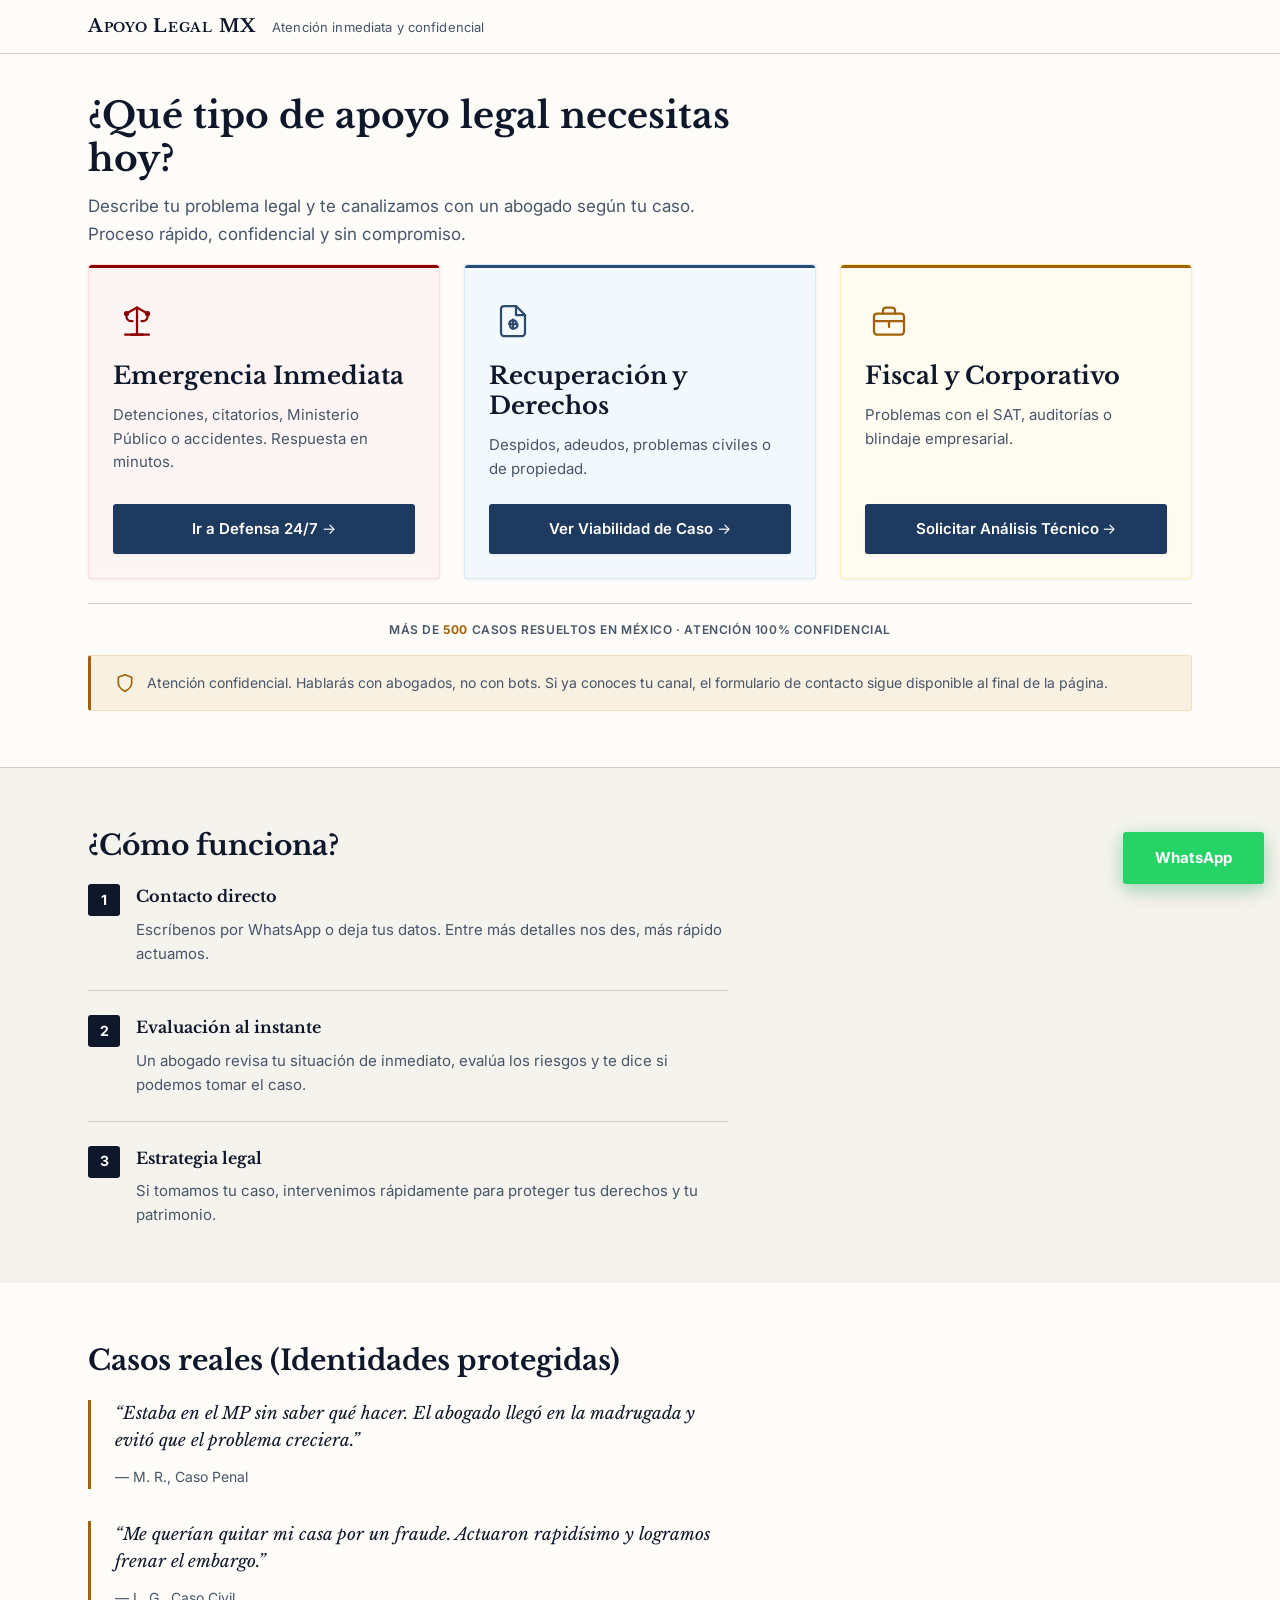
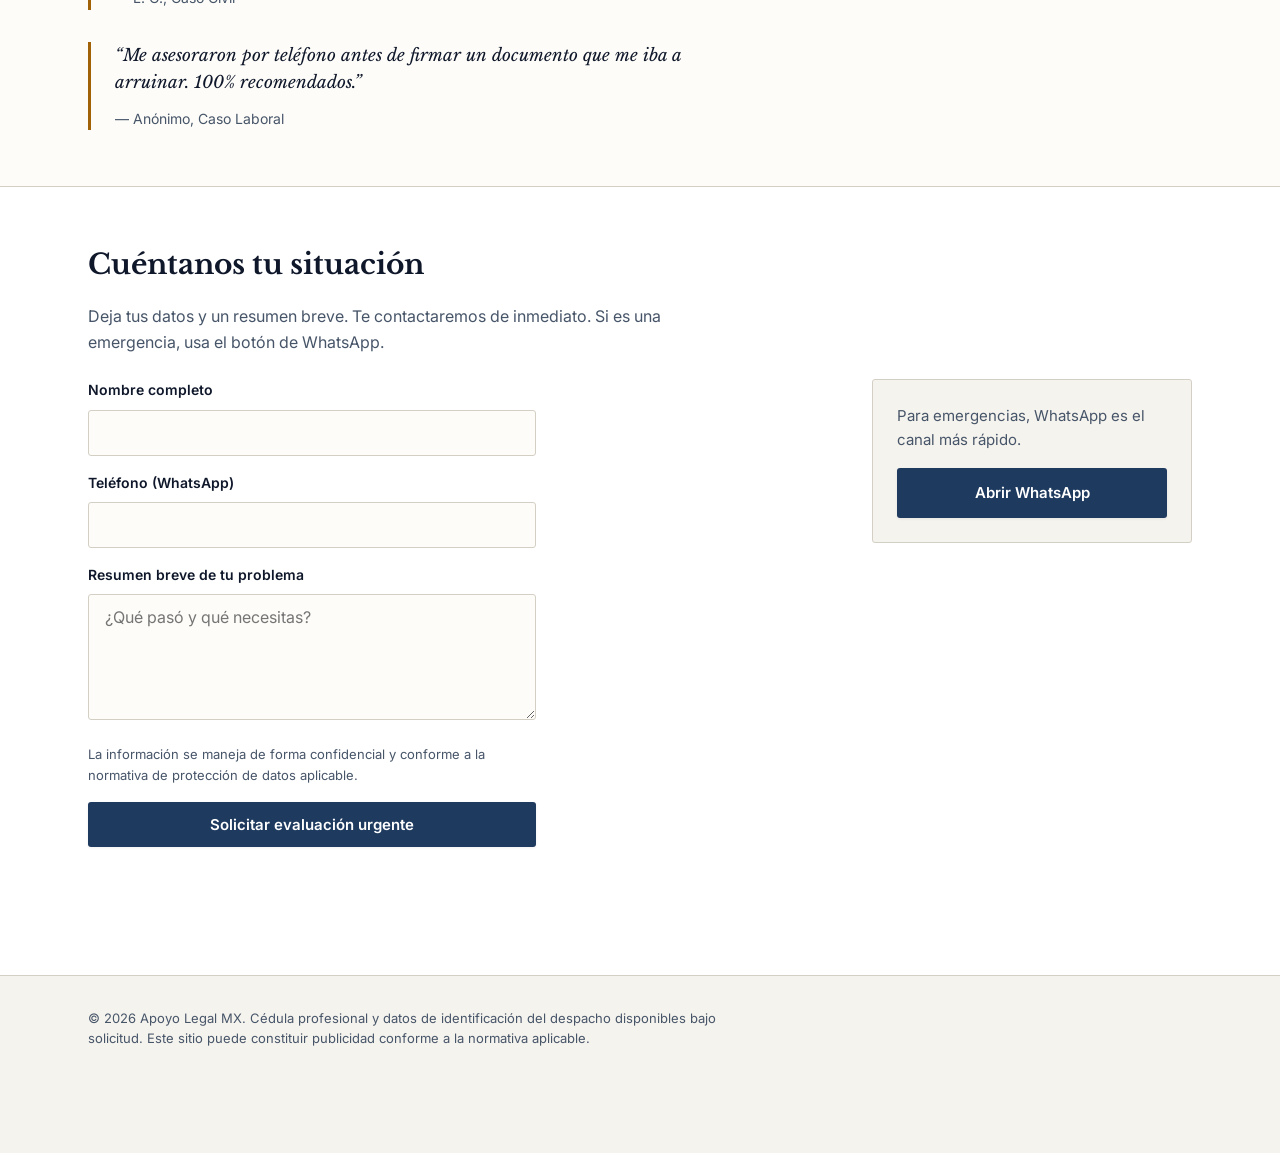
==== commit 74e7062e: "Rebrand to Apoyo Legal MX across site and WhatsApp copy - Replace Asesoría Legal Urgente with Apoyo " ====
--- a/index.html
+++ b/index.html
@@ -7,7 +7,7 @@
       name="description"
       content="Elige tu situación: emergencias penales, recuperación civil o laboral, o fiscal corporativo. Evaluación inmediata con el especialista adecuado."
     />
-    <title>Asesoría Legal Urgente — Portal de triage legal</title>
+    <title>Apoyo Legal MX — Portal de triage legal</title>
     <link rel="preconnect" href="https://fonts.googleapis.com" />
     <link rel="preconnect" href="https://fonts.gstatic.com" crossorigin />
     <link rel="stylesheet" href="https://fonts.googleapis.com/css2?family=Inter:wght@400;600;700&family=Libre+Baskerville:wght@400;700&display=swap" />
@@ -19,7 +19,7 @@
 
     <header class="site-header">
       <div class="wrap site-header__inner">
-        <p class="logo">Asesoría Legal Urgente</p>
+        <p class="logo">Apoyo Legal MX</p>
         <p class="site-header__tagline">Atención inmediata y confidencial</p>
       </div>
     </header>
@@ -32,7 +32,7 @@
               ¿Qué tipo de apoyo legal necesitas hoy?
             </h1>
             <p class="hero__lead">
-              Selecciona tu situación para conectarte con el abogado especialista y recibir una evaluación inmediata.
+              Describe tu problema legal y te canalizamos con un abogado según tu caso. Proceso rápido, confidencial y sin compromiso.
             </p>
           </div>
           <div class="triage-gates" role="navigation" aria-label="Tipo de apoyo legal">
@@ -217,7 +217,7 @@
     <footer class="site-footer">
       <div class="wrap site-footer__inner">
         <p class="site-footer__legal">
-          © <span id="year"></span> Asesoría Legal Urgente. Cédula profesional y datos de identificación del despacho disponibles bajo solicitud. Este sitio puede constituir publicidad conforme a la normativa aplicable.
+          © <span id="year"></span> Apoyo Legal MX. Cédula profesional y datos de identificación del despacho disponibles bajo solicitud. Este sitio puede constituir publicidad conforme a la normativa aplicable.
         </p>
       </div>
     </footer>
--- a/styles.css
+++ b/styles.css
@@ -117,7 +117,8 @@
   font-family: var(--font-serif);
   font-size: 1.125rem;
   font-weight: 700;
-  letter-spacing: 0.02em;
+  letter-spacing: 0.04em;
+  font-variant: small-caps;
   color: var(--color-ink);
 }
 
